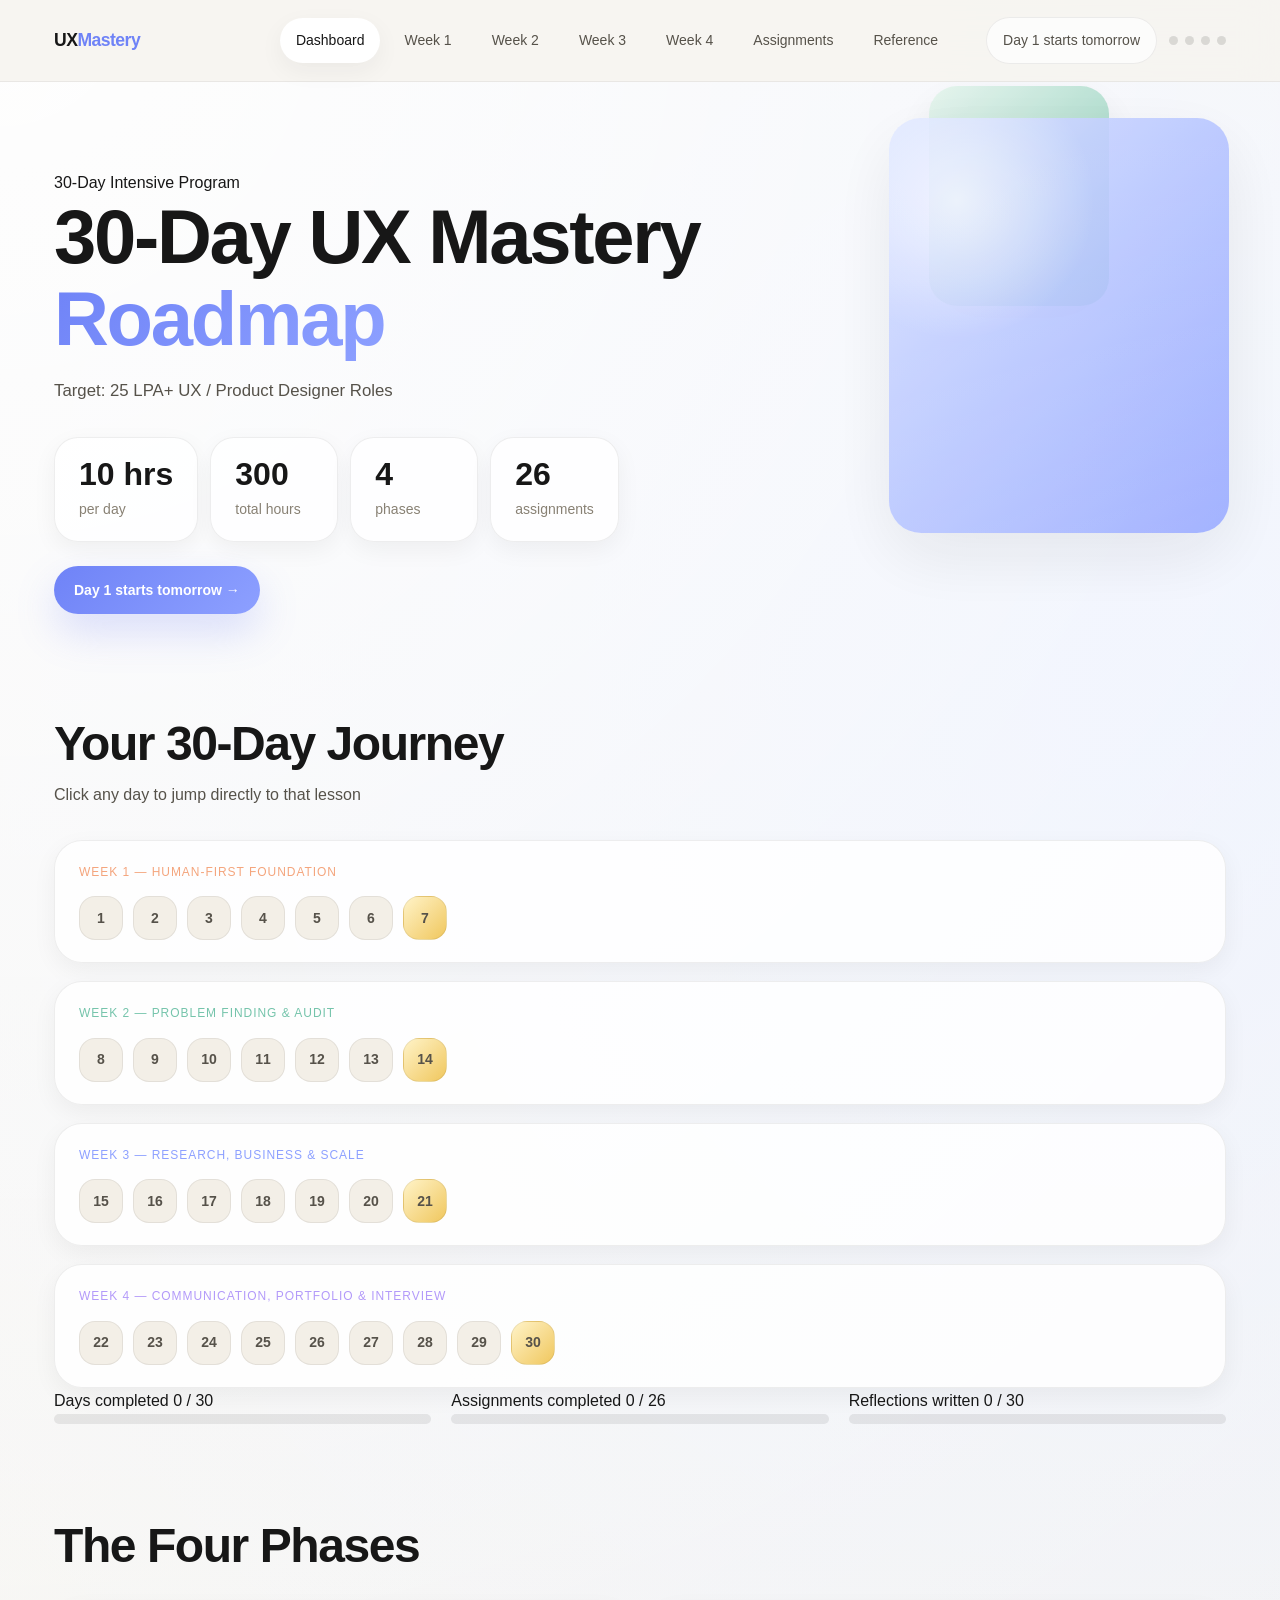
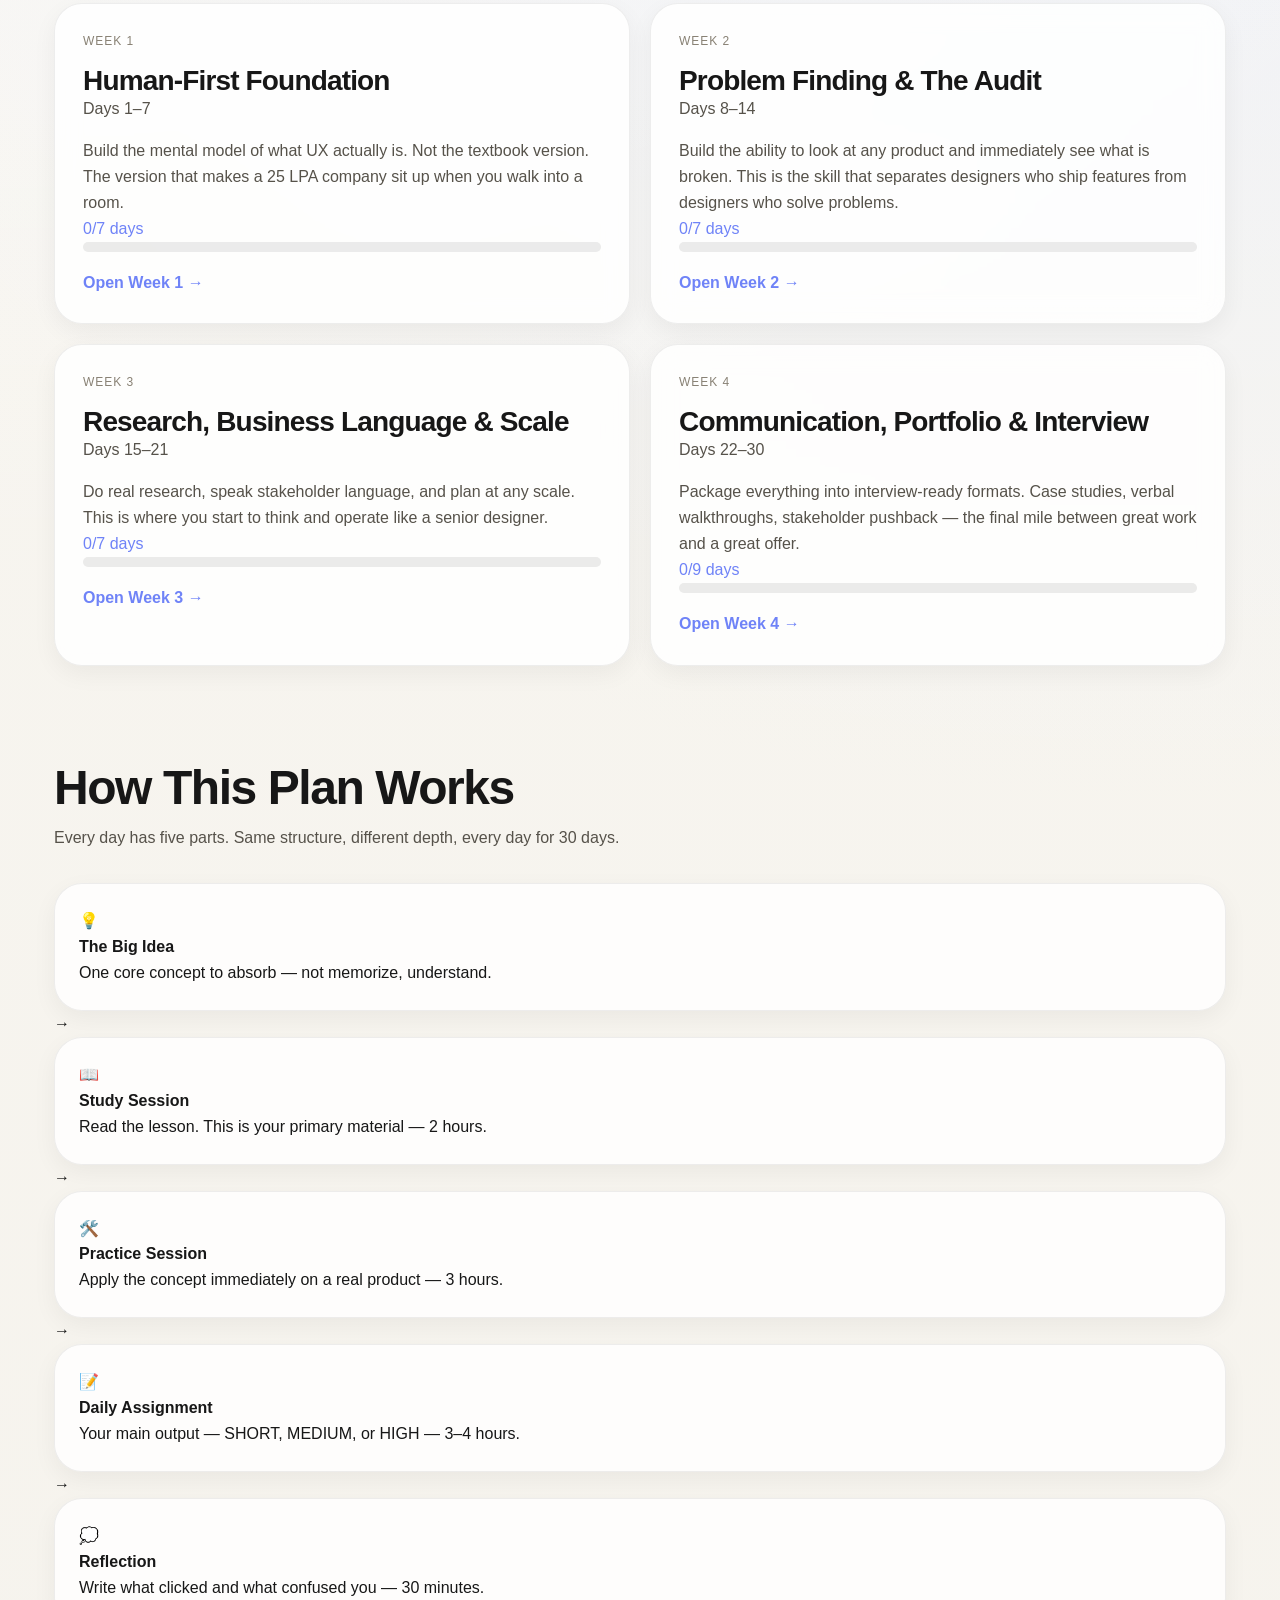
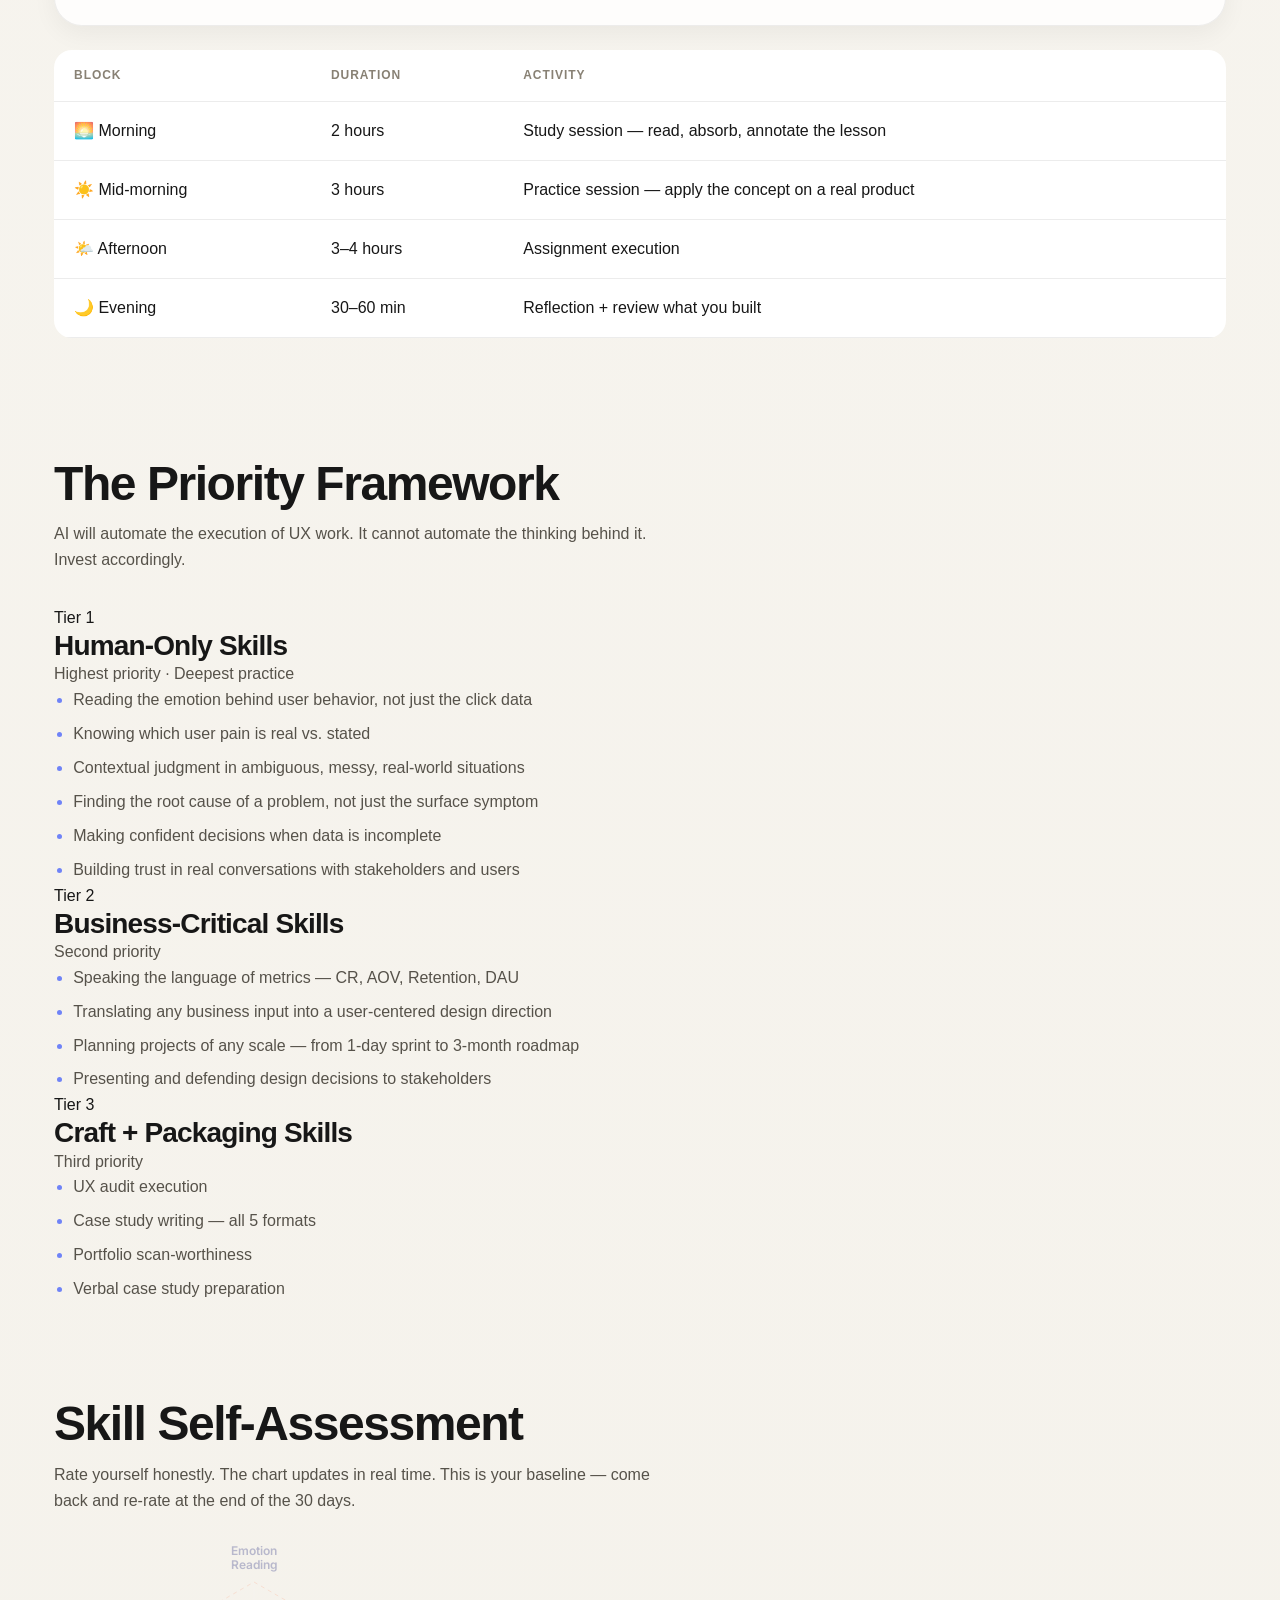
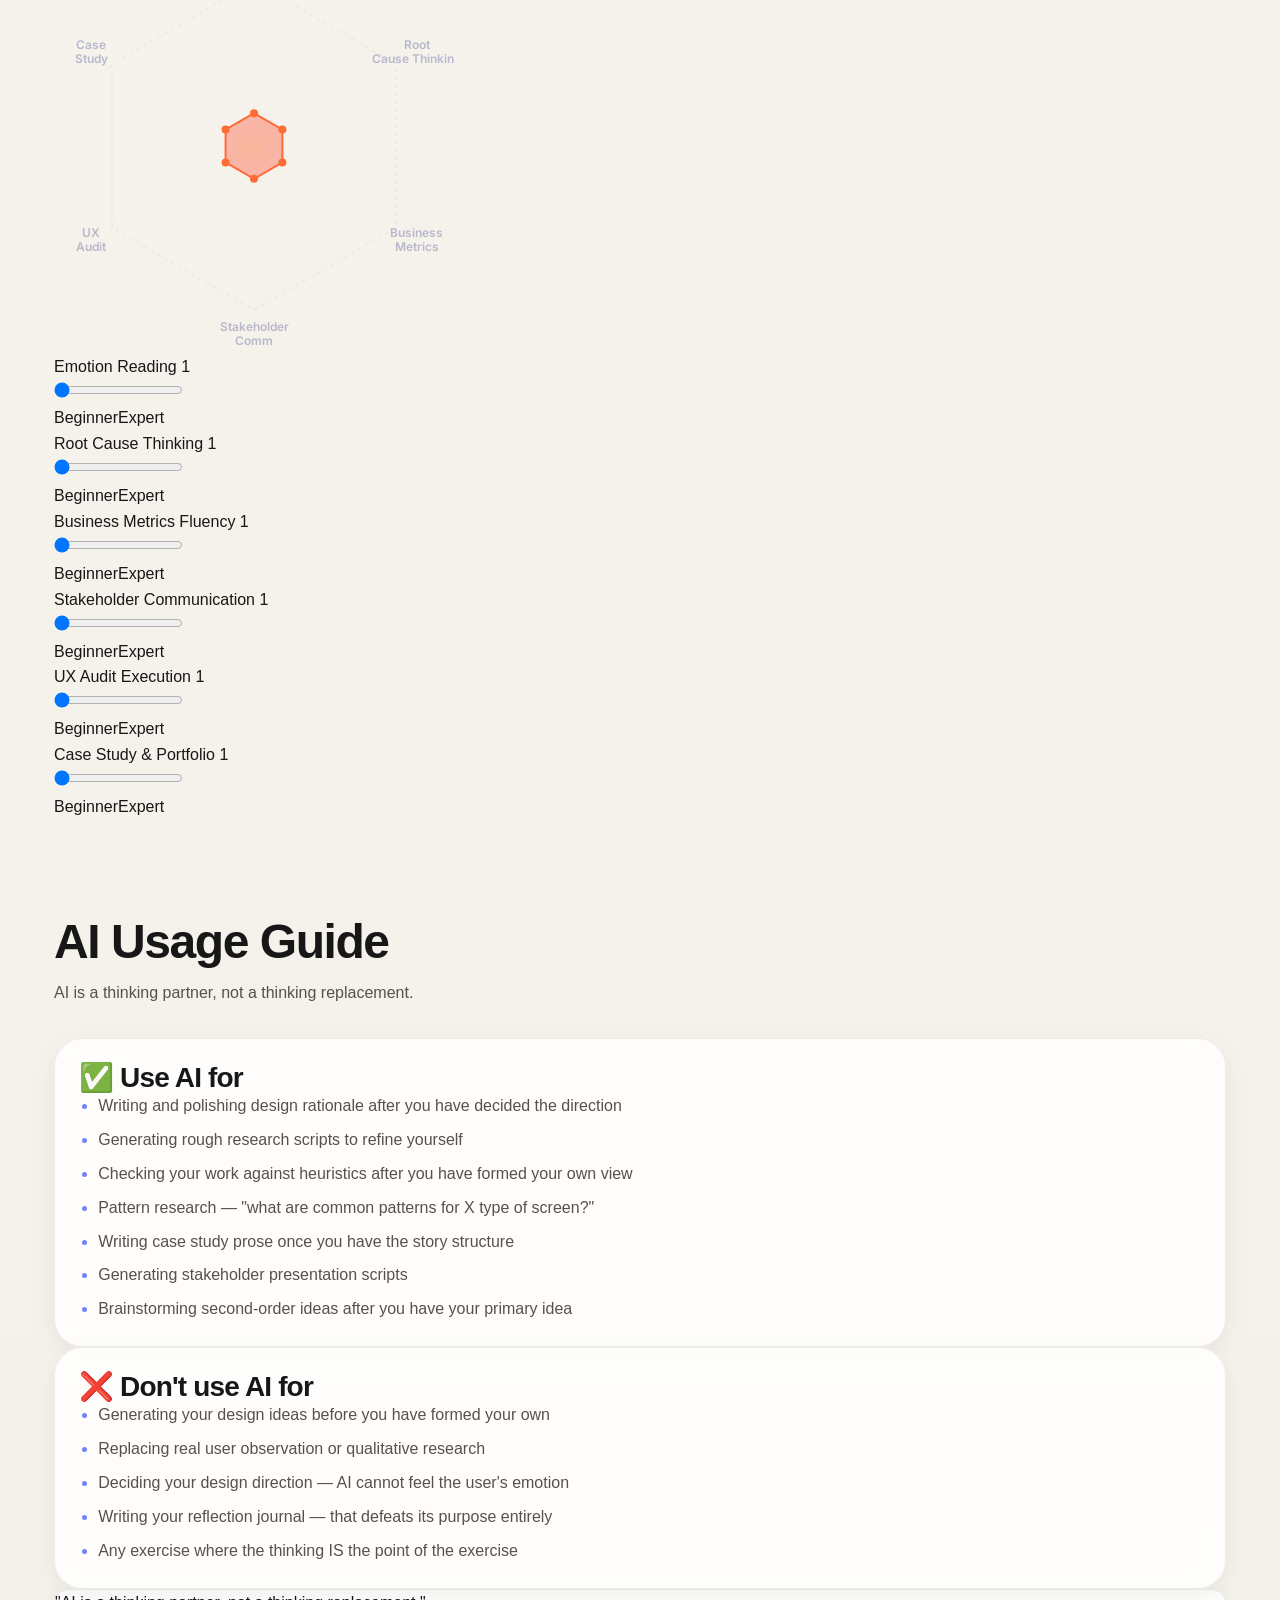
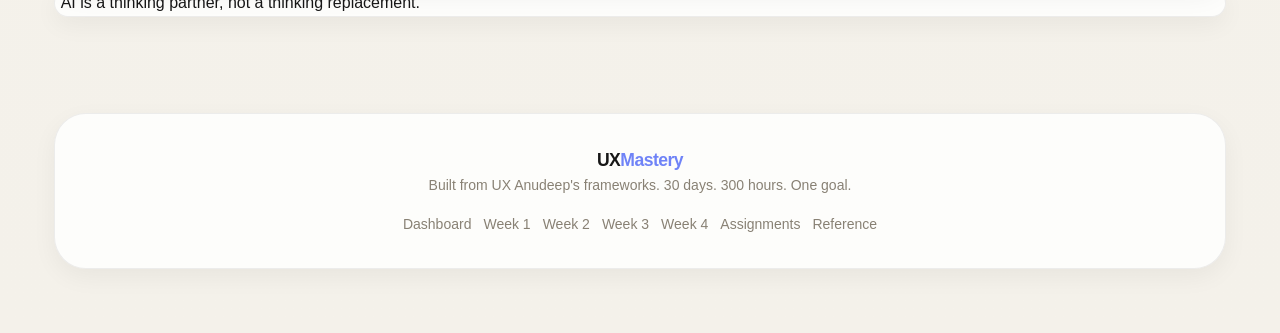
==== index.html @ 73414866 "30 days UX mastery guide" ====
<!DOCTYPE html>
<html lang="en">
<head>
  <meta charset="UTF-8">
  <meta name="viewport" content="width=device-width, initial-scale=1.0">
  <title>UX Mastery — 30-Day Roadmap</title>
  <link rel="preconnect" href="https://fonts.googleapis.com">
  <link rel="preconnect" href="https://fonts.gstatic.com" crossorigin>
  <link href="https://fonts.googleapis.com/css2?family=Playfair+Display:wght@700;800;900&family=Inter:wght@400;500;600;700&family=JetBrains+Mono:wght@400;600&display=swap" rel="stylesheet">
  <link rel="stylesheet" href="css/variables.css">
  <link rel="stylesheet" href="css/base.css">
  <link rel="stylesheet" href="css/components.css">
  <link rel="stylesheet" href="css/layout.css">
  <link rel="stylesheet" href="css/dashboard.css">
</head>
<body>

<!-- ══════════════════════════════════════
     HEADER
══════════════════════════════════════ -->
<header class="site-header" id="site-header">
  <div class="header-inner">
    <a href="index.html" class="site-logo">UX<span>Mastery</span></a>

    <nav class="site-nav" aria-label="Main navigation">
      <a href="index.html"      class="nav-link" aria-label="Dashboard">Dashboard</a>
      <a href="week1.html"      class="nav-link">Week 1</a>
      <a href="week2.html"      class="nav-link">Week 2</a>
      <a href="week3.html"      class="nav-link">Week 3</a>
      <a href="week4.html"      class="nav-link">Week 4</a>
      <a href="assignments.html" class="nav-link">Assignments</a>
      <a href="references.html"  class="nav-link">Reference</a>
    </nav>

    <div class="header-right">
      <span class="progress-pill" id="progress-pill">Day 1 of 30</span>
      <div class="week-dots" aria-hidden="true">
        <span class="week-dot" id="week-dot-1" title="Week 1"></span>
        <span class="week-dot" id="week-dot-2" title="Week 2"></span>
        <span class="week-dot" id="week-dot-3" title="Week 3"></span>
        <span class="week-dot" id="week-dot-4" title="Week 4"></span>
      </div>
      <button class="hamburger" id="hamburger" aria-label="Open menu" aria-expanded="false">
        <span></span><span></span><span></span>
      </button>
    </div>
  </div>
</header>

<!-- Mobile drawer -->
<div class="drawer-overlay" id="drawer-overlay"></div>
<nav class="mobile-drawer" id="mobile-drawer" aria-label="Mobile navigation">
  <a href="index.html"      class="nav-link">Dashboard</a>
  <a href="week1.html"      class="nav-link">Week 1: Human-First Foundation</a>
  <a href="week2.html"      class="nav-link">Week 2: Problem Finding &amp; Audit</a>
  <a href="week3.html"      class="nav-link">Week 3: Research, Business &amp; Scale</a>
  <a href="week4.html"      class="nav-link">Week 4: Communication &amp; Portfolio</a>
  <a href="assignments.html" class="nav-link">Assignment Bank</a>
  <a href="references.html"  class="nav-link">Quick Reference</a>
</nav>

<!-- ══════════════════════════════════════
     HERO
══════════════════════════════════════ -->
<main>
<section class="page-hero">
  <div class="container">
    <div class="hero-eyebrow">30-Day Intensive Program</div>
    <h1 class="page-hero-title">30-Day UX Mastery<br><span class="text-gradient">Roadmap</span></h1>
    <p class="page-hero-subtitle">Target: 25 LPA+ UX / Product Designer Roles</p>
    <div class="hero-stats-row">
      <div class="hero-stat"><span class="hero-stat-val">10 hrs</span><span class="hero-stat-label">per day</span></div>
      <div class="hero-stat-sep"></div>
      <div class="hero-stat"><span class="hero-stat-val">300</span><span class="hero-stat-label">total hours</span></div>
      <div class="hero-stat-sep"></div>
      <div class="hero-stat"><span class="hero-stat-val">4</span><span class="hero-stat-label">phases</span></div>
      <div class="hero-stat-sep"></div>
      <div class="hero-stat"><span class="hero-stat-val">26</span><span class="hero-stat-label">assignments</span></div>
    </div>
    <a href="week1.html#day-1" class="btn btn-primary" id="continue-btn">Begin Day 1 →</a>
  </div>
  <div class="hero-gradient-line"></div>
</section>

<!-- ══════════════════════════════════════
     GLOBAL TIMELINE
══════════════════════════════════════ -->
<section class="section">
  <div class="container">
    <div class="section-header">
      <h2 class="section-title">Your 30-Day Journey</h2>
      <p class="section-subtitle">Click any day to jump directly to that lesson</p>
    </div>

    <div class="global-timeline">

      <!-- Week 1 -->
      <div class="tl-week">
        <div class="tl-week-label" style="color:var(--week1-color)">Week 1 — Human-First Foundation</div>
        <div class="tl-days">
          <div class="tl-day tl-empty" data-timeline-day="1" title="Day 1: What UX Actually Is"><span>1</span></div>
          <div class="tl-day tl-empty" data-timeline-day="2" title="Day 2: Ambiguity to Clarity"><span>2</span></div>
          <div class="tl-day tl-empty" data-timeline-day="3" title="Day 3: Business Metrics"><span>3</span></div>
          <div class="tl-day tl-empty" data-timeline-day="4" title="Day 4: Emotion Mapping"><span>4</span></div>
          <div class="tl-day tl-empty" data-timeline-day="5" title="Day 5: Presenting Decisions"><span>5</span></div>
          <div class="tl-day tl-empty" data-timeline-day="6" title="Day 6: Project Scale Planning"><span>6</span></div>
          <div class="tl-day tl-empty tl-integration" data-timeline-day="7" title="Day 7: Week 1 Integration"><span>7</span></div>
        </div>
      </div>

      <!-- Week 2 -->
      <div class="tl-week">
        <div class="tl-week-label" style="color:var(--week2-color)">Week 2 — Problem Finding &amp; Audit</div>
        <div class="tl-days">
          <div class="tl-day tl-empty" data-timeline-day="8"  title="Day 8: The 3-Layer UX Audit"><span>8</span></div>
          <div class="tl-day tl-empty" data-timeline-day="9"  title="Day 9: Root Cause Thinking"><span>9</span></div>
          <div class="tl-day tl-empty" data-timeline-day="10" title="Day 10: Emotion-First Ideation"><span>10</span></div>
          <div class="tl-day tl-empty" data-timeline-day="11" title="Day 11: Divergent &amp; Convergent"><span>11</span></div>
          <div class="tl-day tl-empty" data-timeline-day="12" title="Day 12: Wireframing as Thinking"><span>12</span></div>
          <div class="tl-day tl-empty" data-timeline-day="13" title="Day 13: Story-First IA"><span>13</span></div>
          <div class="tl-day tl-empty tl-integration" data-timeline-day="14" title="Day 14: Week 2 Integration"><span>14</span></div>
        </div>
      </div>

      <!-- Week 3 -->
      <div class="tl-week">
        <div class="tl-week-label" style="color:var(--week3-color)">Week 3 — Research, Business &amp; Scale</div>
        <div class="tl-days">
          <div class="tl-day tl-empty" data-timeline-day="15" title="Day 15: Lean Research"><span>15</span></div>
          <div class="tl-day tl-empty" data-timeline-day="16" title="Day 16: Research Ethics"><span>16</span></div>
          <div class="tl-day tl-empty" data-timeline-day="17" title="Day 17: Business Language"><span>17</span></div>
          <div class="tl-day tl-empty" data-timeline-day="18" title="Day 18: Design Rationale Deep Dive"><span>18</span></div>
          <div class="tl-day tl-empty" data-timeline-day="19" title="Day 19: Scale Planning Deep Dive"><span>19</span></div>
          <div class="tl-day tl-empty" data-timeline-day="20" title="Day 20: Scale Planning Applied"><span>20</span></div>
          <div class="tl-day tl-empty tl-integration" data-timeline-day="21" title="Day 21: Week 3 Integration"><span>21</span></div>
        </div>
      </div>

      <!-- Week 4 -->
      <div class="tl-week">
        <div class="tl-week-label" style="color:var(--week4-color)">Week 4 — Communication, Portfolio &amp; Interview</div>
        <div class="tl-days">
          <div class="tl-day tl-empty" data-timeline-day="22" title="Day 22: The 5 Case Study Formats"><span>22</span></div>
          <div class="tl-day tl-empty" data-timeline-day="23" title="Day 23: Decision Stories"><span>23</span></div>
          <div class="tl-day tl-empty" data-timeline-day="24" title="Day 24: Scan-Worthy Portfolio"><span>24</span></div>
          <div class="tl-day tl-empty" data-timeline-day="25" title="Day 25: Stakeholder Pushback"><span>25</span></div>
          <div class="tl-day tl-empty" data-timeline-day="26" title="Day 26: Verbal Case Study"><span>26</span></div>
          <div class="tl-day tl-empty" data-timeline-day="27" title="Day 27: Inbound Lead Strategy"><span>27</span></div>
          <div class="tl-day tl-empty" data-timeline-day="28" title="Day 28: Mock Interview — Scan Phase"><span>28</span></div>
          <div class="tl-day tl-empty" data-timeline-day="29" title="Day 29: Mock Interview — Scrutiny Phase"><span>29</span></div>
          <div class="tl-day tl-empty tl-integration" data-timeline-day="30" title="Day 30: Final Integration"><span>30</span></div>
        </div>
      </div>
    </div>

    <!-- Completion stats -->
    <div class="timeline-stats">
      <div class="tl-stat">
        <div class="tl-stat-row">
          <span class="tl-stat-label">Days completed</span>
          <span class="tl-stat-val"><span id="stat-days">0</span> / 30</span>
        </div>
        <div class="progress-bar-track"><div class="progress-bar-fill" id="progress-bar-days" style="width:0%" aria-valuenow="0"></div></div>
      </div>
      <div class="tl-stat">
        <div class="tl-stat-row">
          <span class="tl-stat-label">Assignments completed</span>
          <span class="tl-stat-val"><span id="stat-assignments">0</span> / 26</span>
        </div>
        <div class="progress-bar-track"><div class="progress-bar-fill progress-bar-fill--green" id="progress-bar-assignments" style="width:0%" aria-valuenow="0"></div></div>
      </div>
      <div class="tl-stat">
        <div class="tl-stat-row">
          <span class="tl-stat-label">Reflections written</span>
          <span class="tl-stat-val"><span id="stat-reflections">0</span> / 30</span>
        </div>
        <div class="progress-bar-track"><div class="progress-bar-fill progress-bar-fill--purple" id="progress-bar-reflections" style="width:0%" aria-valuenow="0"></div></div>
      </div>
    </div>
  </div>
</section>

<!-- ══════════════════════════════════════
     WEEK CARDS
══════════════════════════════════════ -->
<section class="section section--alt">
  <div class="container">
    <div class="section-header">
      <h2 class="section-title">The Four Phases</h2>
    </div>
    <div class="week-cards-grid">

      <a href="week1.html" class="week-card" style="--week-color:var(--week1-color)">
        <div class="week-card-num">Week 1</div>
        <h3 class="week-card-title">Human-First Foundation</h3>
        <p class="week-card-days">Days 1–7</p>
        <p class="week-card-desc">Build the mental model of what UX actually is. Not the textbook version. The version that makes a 25 LPA company sit up when you walk into a room.</p>
        <div class="week-card-progress">
          <div class="week-card-progress-row">
            <span><span id="week-count-1">0</span>/7 days</span>
          </div>
          <div class="progress-bar-track"><div class="progress-bar-fill" id="week-progress-1" style="width:0%"></div></div>
        </div>
        <div class="week-card-cta">Open Week 1 →</div>
      </a>

      <a href="week2.html" class="week-card" style="--week-color:var(--week2-color)">
        <div class="week-card-num">Week 2</div>
        <h3 class="week-card-title">Problem Finding &amp; The Audit</h3>
        <p class="week-card-days">Days 8–14</p>
        <p class="week-card-desc">Build the ability to look at any product and immediately see what is broken. This is the skill that separates designers who ship features from designers who solve problems.</p>
        <div class="week-card-progress">
          <div class="week-card-progress-row">
            <span><span id="week-count-2">0</span>/7 days</span>
          </div>
          <div class="progress-bar-track"><div class="progress-bar-fill progress-bar-fill--blue" id="week-progress-2" style="width:0%"></div></div>
        </div>
        <div class="week-card-cta">Open Week 2 →</div>
      </a>

      <a href="week3.html" class="week-card" style="--week-color:var(--week3-color)">
        <div class="week-card-num">Week 3</div>
        <h3 class="week-card-title">Research, Business Language &amp; Scale</h3>
        <p class="week-card-days">Days 15–21</p>
        <p class="week-card-desc">Do real research, speak stakeholder language, and plan at any scale. This is where you start to think and operate like a senior designer.</p>
        <div class="week-card-progress">
          <div class="week-card-progress-row">
            <span><span id="week-count-3">0</span>/7 days</span>
          </div>
          <div class="progress-bar-track"><div class="progress-bar-fill progress-bar-fill--purple" id="week-progress-3" style="width:0%"></div></div>
        </div>
        <div class="week-card-cta">Open Week 3 →</div>
      </a>

      <a href="week4.html" class="week-card" style="--week-color:var(--week4-color)">
        <div class="week-card-num">Week 4</div>
        <h3 class="week-card-title">Communication, Portfolio &amp; Interview</h3>
        <p class="week-card-days">Days 22–30</p>
        <p class="week-card-desc">Package everything into interview-ready formats. Case studies, verbal walkthroughs, stakeholder pushback — the final mile between great work and a great offer.</p>
        <div class="week-card-progress">
          <div class="week-card-progress-row">
            <span><span id="week-count-4">0</span>/9 days</span>
          </div>
          <div class="progress-bar-track"><div class="progress-bar-fill progress-bar-fill--pink" id="week-progress-4" style="width:0%"></div></div>
        </div>
        <div class="week-card-cta">Open Week 4 →</div>
      </a>

    </div>
  </div>
</section>

<!-- ══════════════════════════════════════
     HOW THIS PLAN WORKS
══════════════════════════════════════ -->
<section class="section">
  <div class="container">
    <div class="section-header">
      <h2 class="section-title">How This Plan Works</h2>
      <p class="section-subtitle">Every day has five parts. Same structure, different depth, every day for 30 days.</p>
    </div>

    <div class="how-it-works-grid">
      <div class="how-block">
        <div class="how-block-icon">💡</div>
        <div class="how-block-label">The Big Idea</div>
        <div class="how-block-desc">One core concept to absorb — not memorize, understand.</div>
      </div>
      <div class="how-block-arrow">→</div>
      <div class="how-block">
        <div class="how-block-icon">📖</div>
        <div class="how-block-label">Study Session</div>
        <div class="how-block-desc">Read the lesson. This is your primary material — 2 hours.</div>
      </div>
      <div class="how-block-arrow">→</div>
      <div class="how-block">
        <div class="how-block-icon">🛠️</div>
        <div class="how-block-label">Practice Session</div>
        <div class="how-block-desc">Apply the concept immediately on a real product — 3 hours.</div>
      </div>
      <div class="how-block-arrow">→</div>
      <div class="how-block">
        <div class="how-block-icon">📝</div>
        <div class="how-block-label">Daily Assignment</div>
        <div class="how-block-desc">Your main output — SHORT, MEDIUM, or HIGH — 3–4 hours.</div>
      </div>
      <div class="how-block-arrow">→</div>
      <div class="how-block">
        <div class="how-block-icon">💭</div>
        <div class="how-block-label">Reflection</div>
        <div class="how-block-desc">Write what clicked and what confused you — 30 minutes.</div>
      </div>
    </div>

    <!-- Daily schedule table -->
    <div class="schedule-table-wrap">
      <table class="schedule-table">
        <thead>
          <tr><th>Block</th><th>Duration</th><th>Activity</th></tr>
        </thead>
        <tbody>
          <tr><td>🌅 Morning</td><td>2 hours</td><td>Study session — read, absorb, annotate the lesson</td></tr>
          <tr><td>☀️ Mid-morning</td><td>3 hours</td><td>Practice session — apply the concept on a real product</td></tr>
          <tr><td>🌤️ Afternoon</td><td>3–4 hours</td><td>Assignment execution</td></tr>
          <tr><td>🌙 Evening</td><td>30–60 min</td><td>Reflection + review what you built</td></tr>
        </tbody>
      </table>
    </div>
  </div>
</section>

<!-- ══════════════════════════════════════
     PRIORITY FRAMEWORK
══════════════════════════════════════ -->
<section class="section section--alt">
  <div class="container">
    <div class="section-header">
      <h2 class="section-title">The Priority Framework</h2>
      <p class="section-subtitle">AI will automate the execution of UX work. It cannot automate the thinking behind it. Invest accordingly.</p>
    </div>

    <div class="priority-grid">
      <!-- Tier 1 -->
      <div class="priority-tier tier-1">
        <div class="tier-badge">Tier 1</div>
        <h3 class="tier-title">Human-Only Skills</h3>
        <p class="tier-sub">Highest priority · Deepest practice</p>
        <ul class="tier-list">
          <li>Reading the emotion behind user behavior, not just the click data</li>
          <li>Knowing which user pain is real vs. stated</li>
          <li>Contextual judgment in ambiguous, messy, real-world situations</li>
          <li>Finding the root cause of a problem, not just the surface symptom</li>
          <li>Making confident decisions when data is incomplete</li>
          <li>Building trust in real conversations with stakeholders and users</li>
        </ul>
      </div>

      <!-- Tier 2 -->
      <div class="priority-tier tier-2">
        <div class="tier-badge">Tier 2</div>
        <h3 class="tier-title">Business-Critical Skills</h3>
        <p class="tier-sub">Second priority</p>
        <ul class="tier-list">
          <li>Speaking the language of metrics — CR, AOV, Retention, DAU</li>
          <li>Translating any business input into a user-centered design direction</li>
          <li>Planning projects of any scale — from 1-day sprint to 3-month roadmap</li>
          <li>Presenting and defending design decisions to stakeholders</li>
        </ul>
      </div>

      <!-- Tier 3 -->
      <div class="priority-tier tier-3">
        <div class="tier-badge">Tier 3</div>
        <h3 class="tier-title">Craft + Packaging Skills</h3>
        <p class="tier-sub">Third priority</p>
        <ul class="tier-list">
          <li>UX audit execution</li>
          <li>Case study writing — all 5 formats</li>
          <li>Portfolio scan-worthiness</li>
          <li>Verbal case study preparation</li>
        </ul>
      </div>
    </div>
  </div>
</section>

<!-- ══════════════════════════════════════
     SKILL RADAR CHART
══════════════════════════════════════ -->
<section class="section">
  <div class="container">
    <div class="section-header">
      <h2 class="section-title">Skill Self-Assessment</h2>
      <p class="section-subtitle">Rate yourself honestly. The chart updates in real time. This is your baseline — come back and re-rate at the end of the 30 days.</p>
    </div>

    <div class="radar-layout">
      <div class="radar-chart-wrap">
        <canvas id="radar-canvas" width="400" height="400" aria-label="Skill radar chart"></canvas>
      </div>

      <div class="radar-sliders">
        <div class="skill-slider-row">
          <div class="skill-slider-header">
            <label for="skill-emotionReading" class="skill-label">Emotion Reading</label>
            <span class="skill-val" id="skill-val-emotionReading">1</span>
          </div>
          <input type="range" id="skill-emotionReading" min="1" max="5" step="1" value="1" class="skill-range">
          <div class="skill-range-labels"><span>Beginner</span><span>Expert</span></div>
        </div>

        <div class="skill-slider-row">
          <div class="skill-slider-header">
            <label for="skill-rootCauseThinking" class="skill-label">Root Cause Thinking</label>
            <span class="skill-val" id="skill-val-rootCauseThinking">1</span>
          </div>
          <input type="range" id="skill-rootCauseThinking" min="1" max="5" step="1" value="1" class="skill-range">
          <div class="skill-range-labels"><span>Beginner</span><span>Expert</span></div>
        </div>

        <div class="skill-slider-row">
          <div class="skill-slider-header">
            <label for="skill-businessMetrics" class="skill-label">Business Metrics Fluency</label>
            <span class="skill-val" id="skill-val-businessMetrics">1</span>
          </div>
          <input type="range" id="skill-businessMetrics" min="1" max="5" step="1" value="1" class="skill-range">
          <div class="skill-range-labels"><span>Beginner</span><span>Expert</span></div>
        </div>

        <div class="skill-slider-row">
          <div class="skill-slider-header">
            <label for="skill-stakeholderComm" class="skill-label">Stakeholder Communication</label>
            <span class="skill-val" id="skill-val-stakeholderComm">1</span>
          </div>
          <input type="range" id="skill-stakeholderComm" min="1" max="5" step="1" value="1" class="skill-range">
          <div class="skill-range-labels"><span>Beginner</span><span>Expert</span></div>
        </div>

        <div class="skill-slider-row">
          <div class="skill-slider-header">
            <label for="skill-uxAudit" class="skill-label">UX Audit Execution</label>
            <span class="skill-val" id="skill-val-uxAudit">1</span>
          </div>
          <input type="range" id="skill-uxAudit" min="1" max="5" step="1" value="1" class="skill-range">
          <div class="skill-range-labels"><span>Beginner</span><span>Expert</span></div>
        </div>

        <div class="skill-slider-row">
          <div class="skill-slider-header">
            <label for="skill-caseStudy" class="skill-label">Case Study &amp; Portfolio</label>
            <span class="skill-val" id="skill-val-caseStudy">1</span>
          </div>
          <input type="range" id="skill-caseStudy" min="1" max="5" step="1" value="1" class="skill-range">
          <div class="skill-range-labels"><span>Beginner</span><span>Expert</span></div>
        </div>
      </div>
    </div>
  </div>
</section>

<!-- ══════════════════════════════════════
     AI USAGE GUIDE
══════════════════════════════════════ -->
<section class="section section--alt">
  <div class="container">
    <div class="section-header">
      <h2 class="section-title">AI Usage Guide</h2>
      <p class="section-subtitle">AI is a thinking partner, not a thinking replacement.</p>
    </div>

    <div class="ai-grid">
      <div class="ai-panel ai-panel--do">
        <h3 class="ai-panel-title">✅ Use AI for</h3>
        <ul class="ai-list">
          <li>Writing and polishing design rationale after you have decided the direction</li>
          <li>Generating rough research scripts to refine yourself</li>
          <li>Checking your work against heuristics after you have formed your own view</li>
          <li>Pattern research — "what are common patterns for X type of screen?"</li>
          <li>Writing case study prose once you have the story structure</li>
          <li>Generating stakeholder presentation scripts</li>
          <li>Brainstorming second-order ideas after you have your primary idea</li>
        </ul>
      </div>

      <div class="ai-panel ai-panel--dont">
        <h3 class="ai-panel-title">❌ Don't use AI for</h3>
        <ul class="ai-list">
          <li>Generating your design ideas before you have formed your own</li>
          <li>Replacing real user observation or qualitative research</li>
          <li>Deciding your design direction — AI cannot feel the user's emotion</li>
          <li>Writing your reflection journal — that defeats its purpose entirely</li>
          <li>Any exercise where the thinking IS the point of the exercise</li>
        </ul>
      </div>
    </div>

    <div class="ai-rule">
      "AI is a thinking partner, not a thinking replacement."
    </div>
  </div>
</section>

</main>

<!-- ══════════════════════════════════════
     FOOTER
══════════════════════════════════════ -->
<footer class="site-footer">
  <div class="footer-rainbow"></div>
  <div class="container">
    <div class="footer-inner">
      <div class="footer-brand">
        <span class="site-logo">UX<span>Mastery</span></span>
        <p class="footer-tagline">Built from UX Anudeep's frameworks. 30 days. 300 hours. One goal.</p>
      </div>
      <nav class="footer-nav" aria-label="Footer navigation">
        <a href="index.html">Dashboard</a>
        <a href="week1.html">Week 1</a>
        <a href="week2.html">Week 2</a>
        <a href="week3.html">Week 3</a>
        <a href="week4.html">Week 4</a>
        <a href="assignments.html">Assignments</a>
        <a href="references.html">Reference</a>
      </nav>
    </div>
  </div>
</footer>

<script type="module" src="js/main.js"></script>
</body>
</html>
---- css/variables.css ----
:root {
  --bg-primary: #f6f4ef;
  --bg-secondary: #efebe2;
  --bg-card: #ffffff;
  --bg-card-hover: #fcfbf8;
  --bg-elevated: #ffffff;
  --bg-input: #f8f6f1;
  --bg-surface: #ffffff;
  --bg-surface-muted: #fbfaf7;
  --bg-surface-soft: #f3efe7;
  --surface-blue: #eaf0ff;
  --surface-mint: #e8f4ee;
  --surface-peach: #fff1e8;
  --surface-lilac: #efe9ff;
  --surface-yellow: #fff8dc;

  --retro-orange: #f4a57d;
  --retro-pink: #d78ad8;
  --retro-yellow: #f0c75e;
  --retro-green: #75c4ab;
  --retro-teal: #9ad7c1;
  --retro-blue: #6f83f7;
  --retro-purple: #b39af9;
  --retro-red: #d96b6b;
  --retro-coral: #f2a57e;
  --retro-lime: #b6cf68;

  --week1-color: #f4a57d;
  --week2-color: #75c4ab;
  --week3-color: #8da0ff;
  --week4-color: #b39af9;

  --color-success: #75c4ab;
  --color-warning: #f0c75e;
  --color-error: #d96b6b;
  --color-right: #75c4ab;
  --color-wrong: #d96b6b;

  --gradient-rainbow: linear-gradient(90deg, #f4a57d, #f0c75e, #75c4ab, #8da0ff, #b39af9);
  --gradient-warm: linear-gradient(135deg, #f4a57d, #f0c75e);
  --gradient-button: linear-gradient(135deg, #6f83f7, #8da0ff);
  --gradient-blue: linear-gradient(135deg, #dbe4ff, #8da0ff);
  --gradient-purple: linear-gradient(135deg, #efe9ff, #b39af9);
  --gradient-pink: linear-gradient(135deg, #f7deef, #d78ad8);
  --gradient-green: linear-gradient(135deg, #e3f4eb, #75c4ab);
  --gradient-gold: linear-gradient(135deg, #fff3c8, #f0c75e);
  --gradient-dark: linear-gradient(180deg, #ffffff, #f6f4ef);
  --gradient-card: linear-gradient(180deg, rgba(255,255,255,0.96), rgba(255,255,255,0.84));

  --text-primary: #171717;
  --text-secondary: #56524a;
  --text-muted: #888174;
  --text-accent: #6f83f7;
  --text-inverse: #ffffff;

  --font-display: "Product Sans", "Google Sans", Aptos, "Segoe UI", sans-serif;
  --font-body: "Product Sans", "Google Sans", Aptos, "Segoe UI", sans-serif;
  --font-mono: "JetBrains Mono", "SFMono-Regular", Consolas, monospace;

  --text-xs: 0.75rem;
  --text-sm: 0.875rem;
  --text-base: 1rem;
  --text-lg: 1.125rem;
  --text-xl: 1.3125rem;
  --text-2xl: 1.75rem;
  --text-3xl: 2.25rem;
  --text-4xl: 3rem;
  --text-5xl: 3.875rem;
  --text-6xl: 4.75rem;

  --font-normal: 400;
  --font-medium: 500;
  --font-semibold: 600;
  --font-bold: 700;
  --font-extrabold: 800;

  --leading-tight: 1.08;
  --leading-snug: 1.2;
  --leading-normal: 1.45;
  --leading-relaxed: 1.62;
  --leading-loose: 1.78;

  --space-1: 4px;
  --space-2: 8px;
  --space-3: 12px;
  --space-4: 16px;
  --space-5: 20px;
  --space-6: 24px;
  --space-8: 32px;
  --space-10: 40px;
  --space-12: 48px;
  --space-16: 64px;
  --space-20: 80px;
  --space-24: 96px;
  --space-32: 128px;

  --radius-xs: 8px;
  --radius-sm: 12px;
  --radius-md: 18px;
  --radius-lg: 24px;
  --radius-xl: 32px;
  --radius-2xl: 40px;
  --radius-pill: 999px;

  --border-subtle: 1px solid rgba(23, 23, 23, 0.08);
  --border-card: 1px solid rgba(23, 23, 23, 0.07);
  --border-accent: 1px solid rgba(111, 131, 247, 0.26);
  --border-focus: 2px solid rgba(111, 131, 247, 0.65);

  --shadow-sm: 0 8px 24px rgba(26, 24, 20, 0.05);
  --shadow-md: 0 18px 48px rgba(26, 24, 20, 0.08);
  --shadow-card: 0 24px 70px rgba(26, 24, 20, 0.08);
  --shadow-lg: 0 36px 90px rgba(26, 24, 20, 0.12);
  --shadow-glow-orange: 0 18px 40px rgba(244, 165, 125, 0.24);
  --shadow-glow-blue: 0 18px 40px rgba(111, 131, 247, 0.24);
  --shadow-glow-pink: 0 18px 40px rgba(179, 154, 249, 0.24);

  --transition-fast: 160ms ease;
  --transition-base: 260ms ease;
  --transition-slow: 420ms ease;
  --transition-spring: 320ms cubic-bezier(0.22, 1, 0.36, 1);

  --z-base: 0;
  --z-raised: 10;
  --z-dropdown: 100;
  --z-sticky: 200;
  --z-overlay: 300;
  --z-modal: 400;
  --z-toast: 500;

  --container-max: 1220px;
  --content-max: 760px;
  --sidebar-width: 300px;
  --header-height: 82px;
  --timer-size: 296px;
}
---- css/base.css ----
@font-face {
  font-family: "Product Sans";
  src: local("Product Sans"), local("Google Sans"), local("Google Sans Text");
  font-display: swap;
}

*, *::before, *::after {
  box-sizing: border-box;
  margin: 0;
  padding: 0;
}

html {
  font-size: 16px;
  scroll-behavior: smooth;
  -webkit-text-size-adjust: 100%;
}

body {
  font-family: var(--font-body);
  font-size: var(--text-base);
  line-height: var(--leading-relaxed);
  color: var(--text-primary);
  background:
    radial-gradient(circle at top left, rgba(255,255,255,0.9), transparent 32%),
    radial-gradient(circle at 90% 10%, rgba(234, 240, 255, 0.9), transparent 28%),
    linear-gradient(180deg, #f8f6f1 0%, #f4f1ea 100%);
  min-height: 100vh;
  overflow-x: hidden;
  -webkit-font-smoothing: antialiased;
  -moz-osx-font-smoothing: grayscale;
}

body::before {
  content: "";
  position: fixed;
  inset: 0;
  pointer-events: none;
  background-image:
    linear-gradient(rgba(255,255,255,0.18) 1px, transparent 1px),
    linear-gradient(90deg, rgba(255,255,255,0.18) 1px, transparent 1px);
  background-size: 56px 56px;
  opacity: 0.3;
  z-index: -1;
}

h1, h2, h3, h4, h5, h6 {
  font-family: var(--font-display);
  font-weight: var(--font-bold);
  color: var(--text-primary);
  line-height: var(--leading-tight);
  letter-spacing: -0.03em;
}

h1 { font-size: clamp(3rem, 6vw, var(--text-6xl)); }
h2 { font-size: clamp(2.1rem, 4vw, var(--text-4xl)); }
h3 { font-size: clamp(1.5rem, 2.4vw, var(--text-2xl)); }
h4 { font-size: var(--text-lg); }
h5 { font-size: var(--text-base); }
h6 { font-size: var(--text-sm); }

p {
  color: var(--text-secondary);
}

p + p {
  margin-top: var(--space-4);
}

strong, b {
  color: var(--text-primary);
  font-weight: var(--font-semibold);
}

em, i {
  color: var(--text-primary);
}

a {
  color: var(--brand-blue, var(--retro-blue));
  text-decoration: none;
  transition: color var(--transition-fast), opacity var(--transition-fast);
}

a:hover {
  color: var(--brand-blue-deep, var(--retro-blue));
}

ul, ol {
  padding-left: 1.2rem;
  color: var(--text-secondary);
}

li + li {
  margin-top: var(--space-2);
}

ul li::marker,
ol li::marker {
  color: var(--retro-blue);
}

hr {
  border: 0;
  height: 1px;
  background: linear-gradient(90deg, transparent, rgba(23, 23, 23, 0.12), transparent);
  margin: var(--space-8) 0;
}

code {
  font-family: var(--font-mono);
  font-size: 0.9em;
  padding: 2px 8px;
  border-radius: var(--radius-pill);
  background: var(--bg-surface-soft);
  color: var(--text-primary);
}

pre {
  font-family: var(--font-mono);
  font-size: var(--text-sm);
  line-height: var(--leading-relaxed);
  background: #fff;
  border: var(--border-card);
  border-radius: var(--radius-md);
  padding: var(--space-5);
  overflow: auto;
  box-shadow: var(--shadow-sm);
}

blockquote {
  margin: var(--space-6) 0;
  padding: var(--space-5) var(--space-6);
  border-radius: var(--radius-md);
  background: var(--surface-blue);
  color: var(--text-primary);
  border: 1px solid rgba(111, 131, 247, 0.14);
}

::selection {
  background: rgba(111, 131, 247, 0.18);
  color: var(--text-primary);
}

:focus-visible {
  outline: var(--border-focus);
  outline-offset: 3px;
  border-radius: var(--radius-xs);
}

table {
  width: 100%;
  border-collapse: collapse;
  margin: var(--space-6) 0;
  background: var(--bg-surface);
  border-radius: var(--radius-md);
  overflow: hidden;
}

th, td {
  text-align: left;
  padding: var(--space-4) var(--space-5);
  border-bottom: var(--border-subtle);
}

th {
  font-size: var(--text-xs);
  text-transform: uppercase;
  letter-spacing: 0.08em;
  color: var(--text-muted);
}

img {
  max-width: 100%;
  height: auto;
  display: block;
}

.visually-hidden {
  position: absolute;
  width: 1px;
  height: 1px;
  padding: 0;
  margin: -1px;
  overflow: hidden;
  clip: rect(0, 0, 0, 0);
  white-space: nowrap;
  border: 0;
}

.container {
  width: 100%;
  max-width: var(--container-max);
  margin: 0 auto;
  padding: 0 var(--space-6);
}

.text-gradient,
.text-gradient-rainbow,
.text-gradient-w1 {
  background: var(--gradient-button);
  -webkit-background-clip: text;
  -webkit-text-fill-color: transparent;
  background-clip: text;
}

.study-content,
.study-content-wrapper {
  max-width: var(--content-max);
}

.study-content h3,
.study-content-wrapper h3 {
  margin: var(--space-8) 0 var(--space-3);
  font-size: clamp(1.45rem, 2vw, 1.9rem);
}

.study-content h4,
.study-content-wrapper h4 {
  margin: var(--space-5) 0 var(--space-2);
  font-size: var(--text-sm);
  text-transform: uppercase;
  letter-spacing: 0.08em;
  color: var(--text-muted);
}

.study-content p,
.study-content-wrapper p,
.practice-content p,
.assignment-content p {
  font-size: 1rem;
  line-height: 1.8;
}

.study-content ul,
.study-content ol,
.study-content-wrapper ul,
.study-content-wrapper ol,
.practice-content ul,
.practice-content ol,
.assignment-content ul,
.assignment-content ol {
  margin: var(--space-4) 0;
}

@keyframes fadeUp {
  from { opacity: 0; transform: translateY(18px); }
  to { opacity: 1; transform: translateY(0); }
}

@keyframes fadeIn {
  from { opacity: 0; }
  to { opacity: 1; }
}

@keyframes pulse-glow {
  0%, 100% { box-shadow: 0 0 0 0 rgba(111, 131, 247, 0); }
  50% { box-shadow: 0 0 0 8px rgba(111, 131, 247, 0.14); }
}

.animate-fade-up {
  animation: fadeUp 0.4s ease both;
}

.animate-fade-in {
  animation: fadeIn 0.3s ease both;
}

@media (max-width: 768px) {
  .container {
    padding: 0 var(--space-4);
  }

  h1 {
    font-size: clamp(2.25rem, 12vw, 3.6rem);
  }
}
---- css/components.css ----
.btn,
.btn-primary,
.btn-secondary,
.btn-ghost {
  display: inline-flex;
  align-items: center;
  justify-content: center;
  gap: var(--space-2);
  min-height: 48px;
  padding: 0 20px;
  border-radius: 999px;
  border: 0;
  cursor: pointer;
  font-family: var(--font-body);
  font-size: var(--text-sm);
  font-weight: var(--font-semibold);
  transition: transform var(--transition-fast), box-shadow var(--transition-fast), background var(--transition-fast), color var(--transition-fast);
}

.btn-primary {
  background: var(--gradient-button);
  color: var(--text-inverse);
  box-shadow: var(--shadow-glow-blue);
}

.btn-primary:hover {
  transform: translateY(-1px);
}

.btn-secondary {
  background: rgba(255,255,255,0.82);
  color: var(--text-primary);
  border: var(--border-card);
}

.btn-ghost {
  background: transparent;
  color: var(--text-secondary);
}

.badge {
  display: inline-flex;
  align-items: center;
  gap: 6px;
  padding: 7px 12px;
  border-radius: 999px;
  font-size: 11px;
  font-weight: var(--font-semibold);
  letter-spacing: 0.06em;
  text-transform: uppercase;
}

.badge-short { background: var(--surface-mint, #e8f4ee); color: #447866; }
.badge-medium { background: var(--surface-yellow, #fff8dc); color: #8e6d12; }
.badge-high { background: var(--surface-peach, #fff1e8); color: #a85d36; }
.badge-week { background: #f2efe8; color: var(--text-secondary); }
.badge-duration { background: var(--surface-blue, #eaf0ff); color: #4d61d6; }
.badge-completed { background: var(--surface-mint, #e8f4ee); color: #447866; }

.card,
.week-card,
.assignment-card,
.principle-card,
.ref-formula-card,
.timeline-stat-card,
.tier-card,
.ai-panel,
.formula-card {
  background: rgba(255,255,255,0.84);
  border: var(--border-card);
  box-shadow: var(--shadow-sm);
  backdrop-filter: blur(12px);
}

.week-card,
.assignment-card,
.principle-card,
.ref-formula-card,
.formula-card,
.tier-card,
.ai-panel {
  border-radius: 28px;
}

.checkbox-wrapper,
.assignment-check-label,
.block-check-label,
.day-check-label {
  display: inline-flex;
  align-items: center;
  cursor: pointer;
  position: relative;
}

.checkbox-wrapper input,
.assignment-check-label input,
.block-check-label input,
.day-check-label input {
  position: absolute;
  opacity: 0;
  pointer-events: none;
}

.checkbox-custom,
.assignment-check-box,
.block-check-box,
.day-check-box {
  width: 22px;
  height: 22px;
  border-radius: 8px;
  border: 1px solid rgba(23,23,23,0.14);
  background: #fff;
  box-shadow: inset 0 1px 0 rgba(255,255,255,0.8);
  display: inline-flex;
  align-items: center;
  justify-content: center;
  position: relative;
}

.checkbox-custom::after,
.assignment-check-box::after,
.block-check-box::after,
.day-check-box::after {
  content: "";
  width: 6px;
  height: 10px;
  border-right: 2px solid transparent;
  border-bottom: 2px solid transparent;
  transform: rotate(45deg) translate(-1px, -1px);
}

.checkbox-wrapper.checked .checkbox-custom,
.assignment-check-label.checked .assignment-check-box,
.block-check-label.checked .block-check-box,
.day-check-label.checked .day-check-box {
  background: var(--retro-blue);
  border-color: var(--retro-blue);
}

.checkbox-wrapper.checked .checkbox-custom::after,
.assignment-check-label.checked .assignment-check-box::after,
.block-check-label.checked .block-check-box::after,
.day-check-label.checked .day-check-box::after {
  border-right-color: #fff;
  border-bottom-color: #fff;
}

.accordion,
.week-layout,
.week-main {
  display: flex;
  flex-direction: column;
  gap: var(--space-4);
}

.accordion-item {
  background: rgba(255,255,255,0.84);
  border: var(--border-card);
  border-radius: 34px;
  box-shadow: var(--shadow-sm);
  overflow: hidden;
}

.accordion-item.open {
  box-shadow: var(--shadow-md);
}

.accordion-header {
  display: flex;
  align-items: center;
  gap: var(--space-4);
  padding: 26px 28px;
  cursor: pointer;
}

.accordion-header-left,
.accordion-header-text,
.accordion-title-group {
  display: flex;
  min-width: 0;
}

.accordion-header-left,
.accordion-header-text {
  flex: 1;
  align-items: center;
  gap: var(--space-4);
}

.accordion-title-group,
.accordion-header-text {
  flex-direction: column;
  align-items: flex-start;
  gap: 4px;
}

.accordion-day-num,
.day-number {
  font-size: 11px;
  font-weight: var(--font-semibold);
  letter-spacing: 0.08em;
  text-transform: uppercase;
  color: var(--text-muted);
}

.accordion-title,
.day-title {
  font-size: clamp(1.25rem, 2vw, 1.7rem);
  color: var(--text-primary);
}

.accordion-header-right,
.accordion-header-meta {
  display: flex;
  align-items: center;
  gap: var(--space-3);
  margin-left: auto;
}

.accordion-icon,
.accordion-expand-icon {
  width: 38px;
  height: 38px;
  border-radius: 14px;
  background: #fff;
  border: var(--border-card);
  display: inline-flex;
  align-items: center;
  justify-content: center;
  color: var(--text-muted);
  transition: transform var(--transition-base);
}

.accordion-item.open .accordion-icon,
.accordion-item.open .accordion-expand-icon {
  transform: rotate(180deg);
}

.accordion-body {
  max-height: 0;
  overflow: hidden;
  transition: max-height 0.45s cubic-bezier(0.22, 1, 0.36, 1);
}

.accordion-item.open .accordion-body {
  max-height: 100000px;
}

.accordion-body > *,
.accordion-body-inner {
  margin: 0 28px 20px;
}

.accordion-body > *:last-child,
.accordion-body-inner > *:last-child {
  margin-bottom: 28px;
}

.block-big-idea,
.block-study,
.block-practice,
.block-assignment,
.block-reflection,
.content-block,
.big-idea-block,
.study-block,
.practice-block,
.assignment-block,
.reflection-block {
  background: var(--bg-surface);
  border: var(--border-card);
  border-radius: 28px;
  overflow: hidden;
}

.block-header {
  display: flex;
  align-items: center;
  gap: var(--space-3);
  padding: 18px 22px;
  border-bottom: 1px solid rgba(23,23,23,0.06);
  background: var(--bg-surface-muted);
}

.block-label {
  font-size: 12px;
  letter-spacing: 0.08em;
  text-transform: uppercase;
  font-weight: var(--font-semibold);
  color: var(--text-muted);
}

.block-icon {
  width: 36px;
  height: 36px;
  border-radius: 14px;
  display: inline-flex;
  align-items: center;
  justify-content: center;
  background: #fff;
  border: var(--border-card);
  box-shadow: var(--shadow-sm);
}

.block-content,
.practice-content,
.assignment-content,
.study-content-wrapper,
.study-content,
.reflection-textarea-wrapper {
  padding: 22px 22px 24px;
}

.block-big-idea > p,
.block-study > .study-content-wrapper,
.block-practice > .practice-content,
.block-assignment > .assignment-content {
  padding: 22px 22px 24px;
}

.block-big-idea .block-header,
.big-idea-block .block-header { background: var(--surface-yellow, #fff8dc); }
.block-study .block-header,
.study-block .block-header { background: var(--surface-blue, #eaf0ff); }
.block-practice .block-header,
.practice-block .block-header { background: var(--surface-mint, #e8f4ee); }
.block-assignment .block-header,
.assignment-block .block-header { background: var(--surface-peach, #fff1e8); }
.block-reflection .block-header,
.reflection-block .block-header { background: var(--surface-lilac, #efe9ff); }

.start-timer-btn,
.timer-start-btn {
  display: inline-flex;
  align-items: center;
  justify-content: center;
  min-height: 42px;
  padding: 0 16px;
  margin: 0 22px 22px;
  border-radius: 999px;
  border: var(--border-card);
  background: #fff;
  color: var(--text-primary);
  font-size: var(--text-sm);
  font-weight: var(--font-medium);
  cursor: pointer;
}

.reflection-prompt {
  margin: 22px 22px 14px;
  padding: 18px 20px;
  border-radius: 22px;
  background: var(--surface-lilac, #efe9ff);
  color: var(--text-secondary);
}

.reflection-textarea {
  width: calc(100% - 44px);
  min-height: 180px;
  margin: 0 22px;
  padding: 18px 20px;
  border-radius: 22px;
  border: var(--border-card);
  background: var(--bg-input);
  font: inherit;
  resize: vertical;
  color: var(--text-primary);
}

.reflection-saved,
.autosave-indicator {
  margin: 10px 22px 0;
  color: #447866;
  font-size: var(--text-xs);
  opacity: 0;
  transition: opacity var(--transition-fast);
}

.reflection-saved.visible,
.autosave-indicator.visible {
  opacity: 1;
}

.direction-panels {
  display: grid;
  gap: 16px;
}

.direction-panel,
.direction-panel.direction-panel--right,
.direction-panel.direction-panel--wrong,
.direction-panel.direction-right,
.direction-panel.direction-wrong {
  border-radius: 24px;
  overflow: hidden;
  border: var(--border-card);
  background: #fff;
}

.direction-panel-header {
  display: flex;
  align-items: center;
  gap: 10px;
  padding: 18px 22px;
  cursor: pointer;
  font-weight: var(--font-semibold);
}

.direction-panel-body {
  display: none;
  padding: 0 22px 20px;
  color: var(--text-secondary);
}

.direction-panel.open .direction-panel-body {
  display: block;
}

.direction-arrow,
.direction-toggle-icon,
.direction-chevron {
  margin-left: auto;
  transition: transform var(--transition-base);
}

.direction-panel.open .direction-arrow,
.direction-panel.open .direction-toggle-icon,
.direction-panel.open .direction-chevron {
  transform: rotate(180deg);
}

.formula-card,
.ref-formula-card {
  padding: 24px;
}

.timer-widget {
  position: fixed;
  right: 24px;
  bottom: 24px;
  width: var(--timer-size);
  background: rgba(255,255,255,0.92);
  border: var(--border-card);
  border-radius: 30px;
  box-shadow: var(--shadow-lg);
  z-index: var(--z-overlay);
  overflow: hidden;
  padding: 0;
}

.timer-widget-header,
.timer-header {
  display: flex;
  align-items: center;
  justify-content: space-between;
  padding: 18px 20px;
  border-bottom: 1px solid rgba(23,23,23,0.06);
}

.timer-widget-body,
.timer-body {
  padding: 22px 22px 24px;
}

.timer-widget > .timer-ring-wrap,
.timer-widget > .timer-blocks,
.timer-widget > .timer-controls {
  margin-left: 22px;
  margin-right: 22px;
}

.timer-widget > .timer-controls {
  margin-bottom: 24px;
}

.timer-widget-title,
.timer-title,
.timer-block-label,
.timer-block-name {
  font-size: 12px;
  letter-spacing: 0.08em;
  text-transform: uppercase;
  color: var(--text-muted);
  font-weight: var(--font-semibold);
}

.timer-minimize-btn {
  width: 34px;
  height: 34px;
  border-radius: 12px;
  border: var(--border-card);
  background: #fff;
  cursor: pointer;
}

.timer-ring-wrap {
  display: flex;
  flex-direction: column;
  align-items: center;
  gap: 12px;
  margin-bottom: 22px;
}

.timer-ring,
.timer-ring-svg {
  width: 132px;
  height: 132px;
}

.timer-ring-bg {
  fill: none;
  stroke: rgba(23,23,23,0.08);
  stroke-width: 8;
}

.timer-ring-progress {
  fill: none;
  stroke: var(--retro-blue);
  stroke-width: 8;
  stroke-linecap: round;
}

.timer-display,
.timer-time {
  font-size: 2.2rem;
  font-weight: var(--font-bold);
  color: var(--text-primary);
  text-align: center;
}

.timer-blocks,
.timer-block-selector {
  display: grid;
  grid-template-columns: repeat(2, minmax(0, 1fr));
  gap: 10px;
  margin-bottom: 20px;
}

.timer-block-btn {
  min-height: 52px;
  border-radius: 18px;
  border: var(--border-card);
  background: var(--bg-surface-muted);
  color: var(--text-secondary);
  font-weight: var(--font-medium);
  cursor: pointer;
}

.timer-block-btn.active {
  background: var(--surface-blue, #eaf0ff);
  color: var(--retro-blue);
}

.timer-controls {
  display: flex;
  justify-content: center;
  gap: 12px;
  padding-top: 4px;
}

.timer-btn {
  width: 48px;
  height: 48px;
  border-radius: 16px;
  border: var(--border-card);
  background: #fff;
  cursor: pointer;
}

.timer-btn-play,
.timer-play-btn {
  background: var(--gradient-button);
  color: #fff;
  border: 0;
}

.timer-widget.minimized {
  width: 64px;
  height: 64px;
  border-radius: 999px;
  padding: 0;
}

.timer-widget.minimized .timer-widget-header,
.timer-widget.minimized .timer-widget-body,
.timer-widget.minimized .timer-header,
.timer-widget.minimized .timer-body,
.timer-widget.minimized .timer-ring-wrap {
  display: none;
}

.timer-widget.minimized .timer-fab {
  display: flex;
  width: 64px;
  height: 64px;
  align-items: center;
  justify-content: center;
  background: var(--gradient-button);
  color: #fff;
  border-radius: inherit;
}

.timer-fab,
.hidden {
  display: none;
}

.progress-bar-track {
  height: 10px;
  border-radius: 999px;
  background: rgba(23,23,23,0.08);
  overflow: hidden;
}

.progress-bar-fill {
  height: 100%;
  border-radius: inherit;
  background: var(--gradient-button);
}

.progress-bar-fill--green { background: var(--gradient-green); }
.progress-bar-fill--blue { background: var(--gradient-blue); }
.progress-bar-fill--purple { background: var(--gradient-purple); }
.progress-bar-fill--pink { background: var(--gradient-pink); }

@media (max-width: 768px) {
  .accordion-header {
    padding: 22px 20px;
    align-items: flex-start;
  }

  .accordion-header-right,
  .accordion-header-meta {
    gap: 10px;
  }

  .accordion-body > *,
  .accordion-body-inner {
    margin-left: 20px;
    margin-right: 20px;
  }

  .block-content,
  .practice-content,
  .assignment-content,
  .study-content-wrapper,
  .study-content,
  .reflection-textarea-wrapper {
    padding: 18px 18px 20px;
  }

  .reflection-prompt,
  .reflection-textarea,
  .reflection-saved,
  .autosave-indicator,
  .start-timer-btn,
  .timer-start-btn {
    margin-left: 18px;
    margin-right: 18px;
  }

  .timer-widget {
    right: 14px;
    bottom: 14px;
    width: min(296px, calc(100vw - 28px));
  }
}
---- css/layout.css ----
.site-header {
  position: sticky;
  top: 0;
  z-index: var(--z-sticky);
  height: var(--header-height);
  background: rgba(246, 244, 239, 0.88);
  backdrop-filter: blur(18px);
  border-bottom: 1px solid rgba(23, 23, 23, 0.06);
}

.site-header.scrolled {
  box-shadow: 0 14px 40px rgba(26, 24, 20, 0.08);
}

.header-inner {
  width: 100%;
  max-width: var(--container-max);
  margin: 0 auto;
  padding: 0 var(--space-6);
  height: 100%;
  display: flex;
  align-items: center;
  gap: var(--space-5);
}

.site-logo {
  display: inline-flex;
  align-items: center;
  font-family: var(--font-display);
  font-size: 1.1rem;
  font-weight: var(--font-bold);
  color: var(--text-primary);
  letter-spacing: -0.03em;
}

.site-logo span {
  color: var(--retro-blue);
}

.site-nav {
  display: flex;
  align-items: center;
  gap: var(--space-2);
  margin-left: auto;
}

.nav-link,
.drawer-link {
  display: inline-flex;
  align-items: center;
  padding: 11px 16px;
  border-radius: var(--radius-pill);
  font-size: var(--text-sm);
  font-weight: var(--font-medium);
  color: var(--text-secondary);
}

.nav-link:hover,
.drawer-link:hover {
  background: rgba(255,255,255,0.72);
  color: var(--text-primary);
}

.nav-link.active,
.drawer-link.active {
  background: #ffffff;
  color: var(--text-primary);
  box-shadow: var(--shadow-sm);
}

.header-progress,
.header-right {
  display: flex;
  align-items: center;
  gap: var(--space-3);
  margin-left: var(--space-3);
}

.progress-pill {
  display: inline-flex;
  align-items: center;
  padding: 11px 16px;
  border-radius: var(--radius-pill);
  background: rgba(255,255,255,0.7);
  border: var(--border-card);
  color: var(--text-secondary);
  font-size: var(--text-sm);
  font-weight: var(--font-medium);
}

.week-dots {
  display: inline-flex;
  align-items: center;
  gap: 7px;
}

.week-dot {
  width: 9px;
  height: 9px;
  border-radius: 999px;
  background: rgba(23, 23, 23, 0.13);
}

.week-dot--done {
  background: var(--retro-green);
}

.week-dot--partial {
  background: var(--retro-blue);
}

.hamburger,
.drawer-close {
  display: none;
  background: #fff;
  border: var(--border-card);
  border-radius: 999px;
  width: 44px;
  height: 44px;
  align-items: center;
  justify-content: center;
  cursor: pointer;
  box-shadow: var(--shadow-sm);
}

.hamburger {
  flex-direction: column;
  gap: 4px;
}

.hamburger span {
  width: 18px;
  height: 2px;
  border-radius: 999px;
  background: var(--text-primary);
}

.hamburger.open span:nth-child(1) {
  transform: translateY(6px) rotate(45deg);
}

.hamburger.open span:nth-child(2) {
  opacity: 0;
}

.hamburger.open span:nth-child(3) {
  transform: translateY(-6px) rotate(-45deg);
}

.mobile-drawer {
  position: fixed;
  top: 20px;
  right: 20px;
  width: min(360px, calc(100vw - 32px));
  padding: 20px;
  background: rgba(255,255,255,0.94);
  border: var(--border-card);
  border-radius: 28px;
  box-shadow: var(--shadow-lg);
  transform: translateY(-12px) scale(0.96);
  opacity: 0;
  pointer-events: none;
  transition: opacity var(--transition-base), transform var(--transition-base);
  z-index: var(--z-overlay);
}

.mobile-drawer.open {
  opacity: 1;
  pointer-events: auto;
  transform: translateY(0) scale(1);
}

.mobile-drawer nav {
  display: flex;
  flex-direction: column;
  gap: var(--space-2);
  margin-top: var(--space-4);
}

.drawer-link {
  width: 100%;
  justify-content: space-between;
  background: var(--bg-surface-muted);
}

.drawer-overlay {
  position: fixed;
  inset: 0;
  background: rgba(35, 31, 24, 0.18);
  backdrop-filter: blur(3px);
  opacity: 0;
  visibility: hidden;
  transition: opacity var(--transition-base), visibility var(--transition-base);
  z-index: calc(var(--z-overlay) - 1);
}

.drawer-overlay.visible {
  opacity: 1;
  visibility: visible;
}

.page-hero,
.week-hero {
  padding: clamp(42px, 8vw, 88px) 0 clamp(28px, 5vw, 56px);
}

.page-hero .container,
.week-hero .container {
  position: relative;
}

.page-hero::after,
.week-hero::after {
  content: "";
  position: absolute;
  right: 4vw;
  top: 118px;
  width: min(340px, 32vw);
  aspect-ratio: 0.82;
  border-radius: 32px;
  background:
    linear-gradient(180deg, rgba(255,255,255,0) 0%, rgba(255,255,255,0.12) 100%),
    radial-gradient(circle at 20% 20%, rgba(255,255,255,0.7), transparent 32%),
    var(--gradient-blue);
  box-shadow: var(--shadow-card);
  opacity: 0.9;
  z-index: 0;
}

.page-hero::before,
.week-hero::before {
  content: "";
  position: absolute;
  right: calc(4vw + 120px);
  top: 86px;
  width: min(180px, 18vw);
  aspect-ratio: 0.82;
  border-radius: 28px;
  background: var(--gradient-week2, var(--gradient-green));
  box-shadow: var(--shadow-md);
  opacity: 0.85;
  z-index: 0;
}

.page-hero > .container > *,
.week-hero > .container > * {
  position: relative;
  z-index: 1;
}

.page-hero-eyebrow,
.week-hero-eyebrow,
.week-hero-label {
  display: inline-flex;
  align-items: center;
  padding: 9px 16px;
  margin-bottom: var(--space-5);
  border-radius: var(--radius-pill);
  background: rgba(255,255,255,0.82);
  border: var(--border-card);
  font-size: var(--text-xs);
  font-weight: var(--font-semibold);
  letter-spacing: 0.06em;
  text-transform: uppercase;
  color: var(--text-muted);
  box-shadow: var(--shadow-sm);
}

.page-hero-title,
.week-hero-title {
  max-width: 760px;
  margin-bottom: var(--space-4);
}

.page-hero-subtitle,
.week-hero-goal {
  max-width: 690px;
  font-size: clamp(1.05rem, 1.3vw, 1.25rem);
  line-height: 1.75;
  color: var(--text-secondary);
}

.hero-stats-row {
  display: flex;
  flex-wrap: wrap;
  gap: var(--space-3);
  margin: var(--space-8) 0 var(--space-6);
}

.hero-stat {
  min-width: 128px;
  padding: 20px 24px;
  border-radius: 24px;
  background: rgba(255,255,255,0.78);
  border: var(--border-card);
  box-shadow: var(--shadow-sm);
}

.hero-stat-val {
  display: block;
  font-size: 2rem;
  font-weight: var(--font-bold);
  line-height: 1;
  color: var(--text-primary);
}

.hero-stat-label {
  display: block;
  margin-top: 8px;
  color: var(--text-muted);
  font-size: var(--text-sm);
}

.hero-stat-sep,
.hero-gradient-line {
  display: none;
}

.section {
  padding: var(--space-12) 0;
}

.section-header {
  margin-bottom: var(--space-8);
}

.section-title {
  max-width: 700px;
}

.section-subtitle {
  max-width: 620px;
  margin-top: var(--space-3);
  color: var(--text-secondary);
}

.week-progress-dots,
.week-progress-bar {
  margin-top: var(--space-8);
}

.week-progress-dots {
  display: grid;
  grid-template-columns: repeat(7, minmax(0, 1fr));
  gap: var(--space-3);
  max-width: 780px;
}

.week-dot-item {
  display: flex;
  flex-direction: column;
  align-items: center;
  gap: 10px;
}

.wdot,
.wpb-day {
  width: 52px;
  height: 52px;
  border-radius: 18px;
  display: flex;
  align-items: center;
  justify-content: center;
  font-weight: var(--font-semibold);
  font-size: var(--text-sm);
  color: var(--text-primary);
  background: rgba(255,255,255,0.8);
  border: var(--border-card);
  box-shadow: var(--shadow-sm);
}

.wdot--integration {
  background: var(--gradient-gold);
}

.wdot-label {
  font-size: var(--text-xs);
  color: var(--text-muted);
}

.week-progress-bar {
  max-width: 860px;
}

.wpb-track {
  height: 12px;
  border-radius: 999px;
  background: rgba(23, 23, 23, 0.08);
  overflow: hidden;
}

.wpb-fill {
  height: 100%;
  background: var(--gradient-button);
  border-radius: inherit;
}

.wpb-days {
  display: flex;
  flex-wrap: wrap;
  gap: 10px;
  margin-top: var(--space-4);
}

.wpb-day {
  border: 0;
  cursor: pointer;
}

.site-main,
.week-main,
.assignments-main,
.references-main {
  padding-bottom: var(--space-20);
}

.site-footer {
  padding: var(--space-12) 0 var(--space-16);
}

.footer-inner {
  padding: 32px;
  background: rgba(255,255,255,0.82);
  border: var(--border-card);
  border-radius: 32px;
  display: flex;
  flex-direction: column;
  align-items: center;
  gap: var(--space-4);
  text-align: center;
  box-shadow: var(--shadow-sm);
}

.footer-nav {
  display: flex;
  flex-wrap: wrap;
  justify-content: center;
  gap: var(--space-3);
}

.footer-nav a,
.footer-credit,
.footer-tagline {
  color: var(--text-muted);
  font-size: var(--text-sm);
}

.footer-logo {
  font-family: var(--font-display);
  font-size: 1.4rem;
  color: var(--text-primary);
}

@media (max-width: 1024px) {
  .site-nav,
  .header-progress,
  .header-right .progress-pill,
  .header-right .week-dots {
    display: none;
  }

  .hamburger,
  .drawer-close {
    display: inline-flex;
  }

  .page-hero::before,
  .page-hero::after,
  .week-hero::before,
  .week-hero::after {
    display: none;
  }

  .week-progress-dots {
    grid-template-columns: repeat(auto-fit, minmax(72px, 1fr));
  }
}

@media (max-width: 640px) {
  .header-inner {
    padding: 0 var(--space-4);
  }

  .page-hero,
  .week-hero {
    padding-top: 32px;
  }

  .hero-stat {
    min-width: calc(50% - 8px);
  }

  .week-progress-dots {
    grid-template-columns: repeat(4, 1fr);
  }

  .wdot,
  .wpb-day {
    width: 44px;
    height: 44px;
    border-radius: 14px;
  }

  .footer-inner {
    padding: 24px;
  }
}
---- css/dashboard.css ----
.global-timeline {
  display: grid;
  gap: 18px;
}

.tl-week,
.timeline-stat-card,
.daily-schedule,
.ai-rule {
  background: rgba(255,255,255,0.82);
  border: var(--border-card);
  border-radius: 28px;
  box-shadow: var(--shadow-sm);
}

.tl-week {
  padding: 22px 24px;
}

.tl-week-label {
  margin-bottom: 14px;
  font-size: 12px;
  text-transform: uppercase;
  letter-spacing: 0.08em;
  color: var(--text-muted);
}

.tl-days {
  display: flex;
  flex-wrap: wrap;
  gap: 10px;
}

.tl-day {
  width: 44px;
  height: 44px;
  border-radius: 16px;
  display: flex;
  align-items: center;
  justify-content: center;
  background: var(--bg-surface-soft);
  border: var(--border-card);
  color: var(--text-secondary);
  font-size: var(--text-sm);
  font-weight: var(--font-semibold);
}

.tl-integration {
  background: var(--gradient-gold);
}

.timeline-stats,
.week-cards-grid,
.how-it-works-blocks,
.priority-tiers,
.ai-usage-grid {
  display: grid;
  gap: 20px;
}

.timeline-stats,
.priority-tiers,
.ai-usage-grid {
  grid-template-columns: repeat(3, minmax(0, 1fr));
}

.week-cards-grid {
  grid-template-columns: repeat(2, minmax(0, 1fr));
}

.how-it-works-blocks {
  grid-template-columns: repeat(5, minmax(0, 1fr));
}

.week-card {
  padding: 28px;
}

.week-card-num {
  margin-bottom: 14px;
  font-size: 12px;
  letter-spacing: 0.08em;
  text-transform: uppercase;
  color: var(--text-muted);
}

.week-card-cta {
  margin-top: 18px;
  color: var(--retro-blue);
  font-weight: var(--font-semibold);
}

.timeline-stat-card,
.how-block,
.tier-card,
.ai-panel {
  padding: 24px;
}

.how-block {
  background: rgba(255,255,255,0.82);
  border: var(--border-card);
  border-radius: 28px;
  text-align: left;
  box-shadow: var(--shadow-sm);
}

.how-block-label,
.how-block-title {
  font-size: var(--text-base);
  color: var(--text-primary);
  font-weight: var(--font-semibold);
}

.daily-schedule {
  margin-top: var(--space-8);
  overflow: hidden;
}

.daily-schedule-row {
  display: grid;
  grid-template-columns: 160px 120px 1fr;
  gap: 16px;
  padding: 18px 22px;
  border-bottom: var(--border-subtle);
}

.daily-schedule-row:last-child {
  border-bottom: 0;
}

.radar-section {
  display: grid;
  grid-template-columns: 1fr 1fr;
  gap: 32px;
  align-items: center;
}

.ai-panel-do { background: rgba(232, 244, 238, 0.88); }
.ai-panel-dont { background: rgba(255, 241, 232, 0.88); }

@media (max-width: 1024px) {
  .timeline-stats,
  .week-cards-grid,
  .priority-tiers,
  .ai-usage-grid,
  .radar-section {
    grid-template-columns: 1fr;
  }

  .how-it-works-blocks {
    grid-template-columns: repeat(2, minmax(0, 1fr));
  }
}

@media (max-width: 640px) {
  .how-it-works-blocks {
    grid-template-columns: 1fr;
  }

  .daily-schedule-row {
    grid-template-columns: 1fr;
  }
}
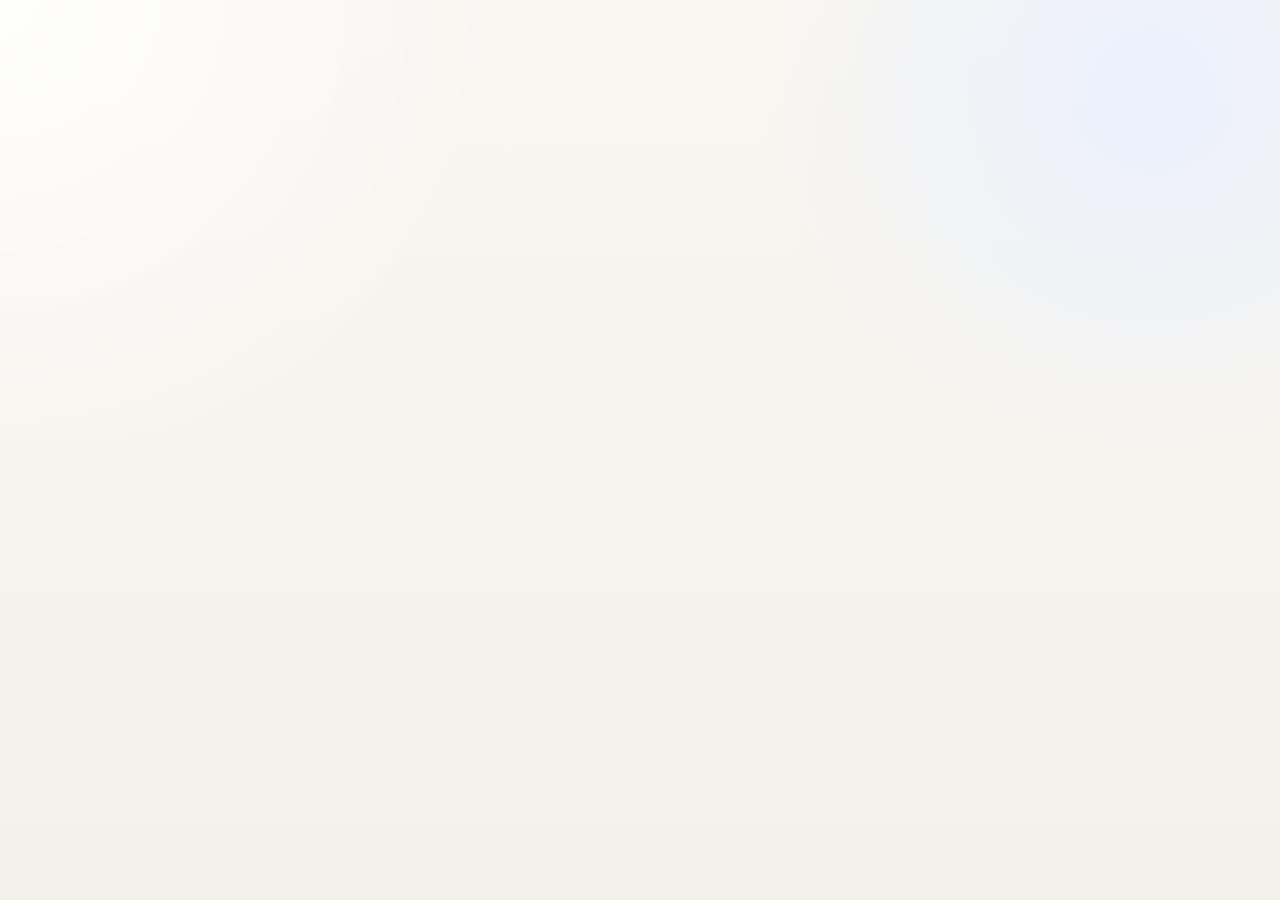
==== commit 53fde41e: "update: v2" ====
--- a/index.html
+++ b/index.html
@@ -3,7 +3,7 @@
 <head>
   <meta charset="UTF-8">
   <meta name="viewport" content="width=device-width, initial-scale=1.0">
-  <title>UX Mastery — 30-Day Roadmap</title>
+  <title>UX Mastery V2</title>
   <link rel="preconnect" href="https://fonts.googleapis.com">
   <link rel="preconnect" href="https://fonts.gstatic.com" crossorigin>
   <link href="https://fonts.googleapis.com/css2?family=Playfair+Display:wght@700;800;900&family=Inter:wght@400;500;600;700&family=JetBrains+Mono:wght@400;600&display=swap" rel="stylesheet">
@@ -12,500 +12,12 @@
   <link rel="stylesheet" href="css/components.css">
   <link rel="stylesheet" href="css/layout.css">
   <link rel="stylesheet" href="css/dashboard.css">
+  <link rel="stylesheet" href="css/week.css">
+  <link rel="stylesheet" href="css/assignments.css">
+  <link rel="stylesheet" href="css/references.css">
 </head>
 <body>
-
-<!-- ══════════════════════════════════════
-     HEADER
-══════════════════════════════════════ -->
-<header class="site-header" id="site-header">
-  <div class="header-inner">
-    <a href="index.html" class="site-logo">UX<span>Mastery</span></a>
-
-    <nav class="site-nav" aria-label="Main navigation">
-      <a href="index.html"      class="nav-link" aria-label="Dashboard">Dashboard</a>
-      <a href="week1.html"      class="nav-link">Week 1</a>
-      <a href="week2.html"      class="nav-link">Week 2</a>
-      <a href="week3.html"      class="nav-link">Week 3</a>
-      <a href="week4.html"      class="nav-link">Week 4</a>
-      <a href="assignments.html" class="nav-link">Assignments</a>
-      <a href="references.html"  class="nav-link">Reference</a>
-    </nav>
-
-    <div class="header-right">
-      <span class="progress-pill" id="progress-pill">Day 1 of 30</span>
-      <div class="week-dots" aria-hidden="true">
-        <span class="week-dot" id="week-dot-1" title="Week 1"></span>
-        <span class="week-dot" id="week-dot-2" title="Week 2"></span>
-        <span class="week-dot" id="week-dot-3" title="Week 3"></span>
-        <span class="week-dot" id="week-dot-4" title="Week 4"></span>
-      </div>
-      <button class="hamburger" id="hamburger" aria-label="Open menu" aria-expanded="false">
-        <span></span><span></span><span></span>
-      </button>
-    </div>
-  </div>
-</header>
-
-<!-- Mobile drawer -->
-<div class="drawer-overlay" id="drawer-overlay"></div>
-<nav class="mobile-drawer" id="mobile-drawer" aria-label="Mobile navigation">
-  <a href="index.html"      class="nav-link">Dashboard</a>
-  <a href="week1.html"      class="nav-link">Week 1: Human-First Foundation</a>
-  <a href="week2.html"      class="nav-link">Week 2: Problem Finding &amp; Audit</a>
-  <a href="week3.html"      class="nav-link">Week 3: Research, Business &amp; Scale</a>
-  <a href="week4.html"      class="nav-link">Week 4: Communication &amp; Portfolio</a>
-  <a href="assignments.html" class="nav-link">Assignment Bank</a>
-  <a href="references.html"  class="nav-link">Quick Reference</a>
-</nav>
-
-<!-- ══════════════════════════════════════
-     HERO
-══════════════════════════════════════ -->
-<main>
-<section class="page-hero">
-  <div class="container">
-    <div class="hero-eyebrow">30-Day Intensive Program</div>
-    <h1 class="page-hero-title">30-Day UX Mastery<br><span class="text-gradient">Roadmap</span></h1>
-    <p class="page-hero-subtitle">Target: 25 LPA+ UX / Product Designer Roles</p>
-    <div class="hero-stats-row">
-      <div class="hero-stat"><span class="hero-stat-val">10 hrs</span><span class="hero-stat-label">per day</span></div>
-      <div class="hero-stat-sep"></div>
-      <div class="hero-stat"><span class="hero-stat-val">300</span><span class="hero-stat-label">total hours</span></div>
-      <div class="hero-stat-sep"></div>
-      <div class="hero-stat"><span class="hero-stat-val">4</span><span class="hero-stat-label">phases</span></div>
-      <div class="hero-stat-sep"></div>
-      <div class="hero-stat"><span class="hero-stat-val">26</span><span class="hero-stat-label">assignments</span></div>
-    </div>
-    <a href="week1.html#day-1" class="btn btn-primary" id="continue-btn">Begin Day 1 →</a>
-  </div>
-  <div class="hero-gradient-line"></div>
-</section>
-
-<!-- ══════════════════════════════════════
-     GLOBAL TIMELINE
-══════════════════════════════════════ -->
-<section class="section">
-  <div class="container">
-    <div class="section-header">
-      <h2 class="section-title">Your 30-Day Journey</h2>
-      <p class="section-subtitle">Click any day to jump directly to that lesson</p>
-    </div>
-
-    <div class="global-timeline">
-
-      <!-- Week 1 -->
-      <div class="tl-week">
-        <div class="tl-week-label" style="color:var(--week1-color)">Week 1 — Human-First Foundation</div>
-        <div class="tl-days">
-          <div class="tl-day tl-empty" data-timeline-day="1" title="Day 1: What UX Actually Is"><span>1</span></div>
-          <div class="tl-day tl-empty" data-timeline-day="2" title="Day 2: Ambiguity to Clarity"><span>2</span></div>
-          <div class="tl-day tl-empty" data-timeline-day="3" title="Day 3: Business Metrics"><span>3</span></div>
-          <div class="tl-day tl-empty" data-timeline-day="4" title="Day 4: Emotion Mapping"><span>4</span></div>
-          <div class="tl-day tl-empty" data-timeline-day="5" title="Day 5: Presenting Decisions"><span>5</span></div>
-          <div class="tl-day tl-empty" data-timeline-day="6" title="Day 6: Project Scale Planning"><span>6</span></div>
-          <div class="tl-day tl-empty tl-integration" data-timeline-day="7" title="Day 7: Week 1 Integration"><span>7</span></div>
-        </div>
-      </div>
-
-      <!-- Week 2 -->
-      <div class="tl-week">
-        <div class="tl-week-label" style="color:var(--week2-color)">Week 2 — Problem Finding &amp; Audit</div>
-        <div class="tl-days">
-          <div class="tl-day tl-empty" data-timeline-day="8"  title="Day 8: The 3-Layer UX Audit"><span>8</span></div>
-          <div class="tl-day tl-empty" data-timeline-day="9"  title="Day 9: Root Cause Thinking"><span>9</span></div>
-          <div class="tl-day tl-empty" data-timeline-day="10" title="Day 10: Emotion-First Ideation"><span>10</span></div>
-          <div class="tl-day tl-empty" data-timeline-day="11" title="Day 11: Divergent &amp; Convergent"><span>11</span></div>
-          <div class="tl-day tl-empty" data-timeline-day="12" title="Day 12: Wireframing as Thinking"><span>12</span></div>
-          <div class="tl-day tl-empty" data-timeline-day="13" title="Day 13: Story-First IA"><span>13</span></div>
-          <div class="tl-day tl-empty tl-integration" data-timeline-day="14" title="Day 14: Week 2 Integration"><span>14</span></div>
-        </div>
-      </div>
-
-      <!-- Week 3 -->
-      <div class="tl-week">
-        <div class="tl-week-label" style="color:var(--week3-color)">Week 3 — Research, Business &amp; Scale</div>
-        <div class="tl-days">
-          <div class="tl-day tl-empty" data-timeline-day="15" title="Day 15: Lean Research"><span>15</span></div>
-          <div class="tl-day tl-empty" data-timeline-day="16" title="Day 16: Research Ethics"><span>16</span></div>
-          <div class="tl-day tl-empty" data-timeline-day="17" title="Day 17: Business Language"><span>17</span></div>
-          <div class="tl-day tl-empty" data-timeline-day="18" title="Day 18: Design Rationale Deep Dive"><span>18</span></div>
-          <div class="tl-day tl-empty" data-timeline-day="19" title="Day 19: Scale Planning Deep Dive"><span>19</span></div>
-          <div class="tl-day tl-empty" data-timeline-day="20" title="Day 20: Scale Planning Applied"><span>20</span></div>
-          <div class="tl-day tl-empty tl-integration" data-timeline-day="21" title="Day 21: Week 3 Integration"><span>21</span></div>
-        </div>
-      </div>
-
-      <!-- Week 4 -->
-      <div class="tl-week">
-        <div class="tl-week-label" style="color:var(--week4-color)">Week 4 — Communication, Portfolio &amp; Interview</div>
-        <div class="tl-days">
-          <div class="tl-day tl-empty" data-timeline-day="22" title="Day 22: The 5 Case Study Formats"><span>22</span></div>
-          <div class="tl-day tl-empty" data-timeline-day="23" title="Day 23: Decision Stories"><span>23</span></div>
-          <div class="tl-day tl-empty" data-timeline-day="24" title="Day 24: Scan-Worthy Portfolio"><span>24</span></div>
-          <div class="tl-day tl-empty" data-timeline-day="25" title="Day 25: Stakeholder Pushback"><span>25</span></div>
-          <div class="tl-day tl-empty" data-timeline-day="26" title="Day 26: Verbal Case Study"><span>26</span></div>
-          <div class="tl-day tl-empty" data-timeline-day="27" title="Day 27: Inbound Lead Strategy"><span>27</span></div>
-          <div class="tl-day tl-empty" data-timeline-day="28" title="Day 28: Mock Interview — Scan Phase"><span>28</span></div>
-          <div class="tl-day tl-empty" data-timeline-day="29" title="Day 29: Mock Interview — Scrutiny Phase"><span>29</span></div>
-          <div class="tl-day tl-empty tl-integration" data-timeline-day="30" title="Day 30: Final Integration"><span>30</span></div>
-        </div>
-      </div>
-    </div>
-
-    <!-- Completion stats -->
-    <div class="timeline-stats">
-      <div class="tl-stat">
-        <div class="tl-stat-row">
-          <span class="tl-stat-label">Days completed</span>
-          <span class="tl-stat-val"><span id="stat-days">0</span> / 30</span>
-        </div>
-        <div class="progress-bar-track"><div class="progress-bar-fill" id="progress-bar-days" style="width:0%" aria-valuenow="0"></div></div>
-      </div>
-      <div class="tl-stat">
-        <div class="tl-stat-row">
-          <span class="tl-stat-label">Assignments completed</span>
-          <span class="tl-stat-val"><span id="stat-assignments">0</span> / 26</span>
-        </div>
-        <div class="progress-bar-track"><div class="progress-bar-fill progress-bar-fill--green" id="progress-bar-assignments" style="width:0%" aria-valuenow="0"></div></div>
-      </div>
-      <div class="tl-stat">
-        <div class="tl-stat-row">
-          <span class="tl-stat-label">Reflections written</span>
-          <span class="tl-stat-val"><span id="stat-reflections">0</span> / 30</span>
-        </div>
-        <div class="progress-bar-track"><div class="progress-bar-fill progress-bar-fill--purple" id="progress-bar-reflections" style="width:0%" aria-valuenow="0"></div></div>
-      </div>
-    </div>
-  </div>
-</section>
-
-<!-- ══════════════════════════════════════
-     WEEK CARDS
-══════════════════════════════════════ -->
-<section class="section section--alt">
-  <div class="container">
-    <div class="section-header">
-      <h2 class="section-title">The Four Phases</h2>
-    </div>
-    <div class="week-cards-grid">
-
-      <a href="week1.html" class="week-card" style="--week-color:var(--week1-color)">
-        <div class="week-card-num">Week 1</div>
-        <h3 class="week-card-title">Human-First Foundation</h3>
-        <p class="week-card-days">Days 1–7</p>
-        <p class="week-card-desc">Build the mental model of what UX actually is. Not the textbook version. The version that makes a 25 LPA company sit up when you walk into a room.</p>
-        <div class="week-card-progress">
-          <div class="week-card-progress-row">
-            <span><span id="week-count-1">0</span>/7 days</span>
-          </div>
-          <div class="progress-bar-track"><div class="progress-bar-fill" id="week-progress-1" style="width:0%"></div></div>
-        </div>
-        <div class="week-card-cta">Open Week 1 →</div>
-      </a>
-
-      <a href="week2.html" class="week-card" style="--week-color:var(--week2-color)">
-        <div class="week-card-num">Week 2</div>
-        <h3 class="week-card-title">Problem Finding &amp; The Audit</h3>
-        <p class="week-card-days">Days 8–14</p>
-        <p class="week-card-desc">Build the ability to look at any product and immediately see what is broken. This is the skill that separates designers who ship features from designers who solve problems.</p>
-        <div class="week-card-progress">
-          <div class="week-card-progress-row">
-            <span><span id="week-count-2">0</span>/7 days</span>
-          </div>
-          <div class="progress-bar-track"><div class="progress-bar-fill progress-bar-fill--blue" id="week-progress-2" style="width:0%"></div></div>
-        </div>
-        <div class="week-card-cta">Open Week 2 →</div>
-      </a>
-
-      <a href="week3.html" class="week-card" style="--week-color:var(--week3-color)">
-        <div class="week-card-num">Week 3</div>
-        <h3 class="week-card-title">Research, Business Language &amp; Scale</h3>
-        <p class="week-card-days">Days 15–21</p>
-        <p class="week-card-desc">Do real research, speak stakeholder language, and plan at any scale. This is where you start to think and operate like a senior designer.</p>
-        <div class="week-card-progress">
-          <div class="week-card-progress-row">
-            <span><span id="week-count-3">0</span>/7 days</span>
-          </div>
-          <div class="progress-bar-track"><div class="progress-bar-fill progress-bar-fill--purple" id="week-progress-3" style="width:0%"></div></div>
-        </div>
-        <div class="week-card-cta">Open Week 3 →</div>
-      </a>
-
-      <a href="week4.html" class="week-card" style="--week-color:var(--week4-color)">
-        <div class="week-card-num">Week 4</div>
-        <h3 class="week-card-title">Communication, Portfolio &amp; Interview</h3>
-        <p class="week-card-days">Days 22–30</p>
-        <p class="week-card-desc">Package everything into interview-ready formats. Case studies, verbal walkthroughs, stakeholder pushback — the final mile between great work and a great offer.</p>
-        <div class="week-card-progress">
-          <div class="week-card-progress-row">
-            <span><span id="week-count-4">0</span>/9 days</span>
-          </div>
-          <div class="progress-bar-track"><div class="progress-bar-fill progress-bar-fill--pink" id="week-progress-4" style="width:0%"></div></div>
-        </div>
-        <div class="week-card-cta">Open Week 4 →</div>
-      </a>
-
-    </div>
-  </div>
-</section>
-
-<!-- ══════════════════════════════════════
-     HOW THIS PLAN WORKS
-══════════════════════════════════════ -->
-<section class="section">
-  <div class="container">
-    <div class="section-header">
-      <h2 class="section-title">How This Plan Works</h2>
-      <p class="section-subtitle">Every day has five parts. Same structure, different depth, every day for 30 days.</p>
-    </div>
-
-    <div class="how-it-works-grid">
-      <div class="how-block">
-        <div class="how-block-icon">💡</div>
-        <div class="how-block-label">The Big Idea</div>
-        <div class="how-block-desc">One core concept to absorb — not memorize, understand.</div>
-      </div>
-      <div class="how-block-arrow">→</div>
-      <div class="how-block">
-        <div class="how-block-icon">📖</div>
-        <div class="how-block-label">Study Session</div>
-        <div class="how-block-desc">Read the lesson. This is your primary material — 2 hours.</div>
-      </div>
-      <div class="how-block-arrow">→</div>
-      <div class="how-block">
-        <div class="how-block-icon">🛠️</div>
-        <div class="how-block-label">Practice Session</div>
-        <div class="how-block-desc">Apply the concept immediately on a real product — 3 hours.</div>
-      </div>
-      <div class="how-block-arrow">→</div>
-      <div class="how-block">
-        <div class="how-block-icon">📝</div>
-        <div class="how-block-label">Daily Assignment</div>
-        <div class="how-block-desc">Your main output — SHORT, MEDIUM, or HIGH — 3–4 hours.</div>
-      </div>
-      <div class="how-block-arrow">→</div>
-      <div class="how-block">
-        <div class="how-block-icon">💭</div>
-        <div class="how-block-label">Reflection</div>
-        <div class="how-block-desc">Write what clicked and what confused you — 30 minutes.</div>
-      </div>
-    </div>
-
-    <!-- Daily schedule table -->
-    <div class="schedule-table-wrap">
-      <table class="schedule-table">
-        <thead>
-          <tr><th>Block</th><th>Duration</th><th>Activity</th></tr>
-        </thead>
-        <tbody>
-          <tr><td>🌅 Morning</td><td>2 hours</td><td>Study session — read, absorb, annotate the lesson</td></tr>
-          <tr><td>☀️ Mid-morning</td><td>3 hours</td><td>Practice session — apply the concept on a real product</td></tr>
-          <tr><td>🌤️ Afternoon</td><td>3–4 hours</td><td>Assignment execution</td></tr>
-          <tr><td>🌙 Evening</td><td>30–60 min</td><td>Reflection + review what you built</td></tr>
-        </tbody>
-      </table>
-    </div>
-  </div>
-</section>
-
-<!-- ══════════════════════════════════════
-     PRIORITY FRAMEWORK
-══════════════════════════════════════ -->
-<section class="section section--alt">
-  <div class="container">
-    <div class="section-header">
-      <h2 class="section-title">The Priority Framework</h2>
-      <p class="section-subtitle">AI will automate the execution of UX work. It cannot automate the thinking behind it. Invest accordingly.</p>
-    </div>
-
-    <div class="priority-grid">
-      <!-- Tier 1 -->
-      <div class="priority-tier tier-1">
-        <div class="tier-badge">Tier 1</div>
-        <h3 class="tier-title">Human-Only Skills</h3>
-        <p class="tier-sub">Highest priority · Deepest practice</p>
-        <ul class="tier-list">
-          <li>Reading the emotion behind user behavior, not just the click data</li>
-          <li>Knowing which user pain is real vs. stated</li>
-          <li>Contextual judgment in ambiguous, messy, real-world situations</li>
-          <li>Finding the root cause of a problem, not just the surface symptom</li>
-          <li>Making confident decisions when data is incomplete</li>
-          <li>Building trust in real conversations with stakeholders and users</li>
-        </ul>
-      </div>
-
-      <!-- Tier 2 -->
-      <div class="priority-tier tier-2">
-        <div class="tier-badge">Tier 2</div>
-        <h3 class="tier-title">Business-Critical Skills</h3>
-        <p class="tier-sub">Second priority</p>
-        <ul class="tier-list">
-          <li>Speaking the language of metrics — CR, AOV, Retention, DAU</li>
-          <li>Translating any business input into a user-centered design direction</li>
-          <li>Planning projects of any scale — from 1-day sprint to 3-month roadmap</li>
-          <li>Presenting and defending design decisions to stakeholders</li>
-        </ul>
-      </div>
-
-      <!-- Tier 3 -->
-      <div class="priority-tier tier-3">
-        <div class="tier-badge">Tier 3</div>
-        <h3 class="tier-title">Craft + Packaging Skills</h3>
-        <p class="tier-sub">Third priority</p>
-        <ul class="tier-list">
-          <li>UX audit execution</li>
-          <li>Case study writing — all 5 formats</li>
-          <li>Portfolio scan-worthiness</li>
-          <li>Verbal case study preparation</li>
-        </ul>
-      </div>
-    </div>
-  </div>
-</section>
-
-<!-- ══════════════════════════════════════
-     SKILL RADAR CHART
-══════════════════════════════════════ -->
-<section class="section">
-  <div class="container">
-    <div class="section-header">
-      <h2 class="section-title">Skill Self-Assessment</h2>
-      <p class="section-subtitle">Rate yourself honestly. The chart updates in real time. This is your baseline — come back and re-rate at the end of the 30 days.</p>
-    </div>
-
-    <div class="radar-layout">
-      <div class="radar-chart-wrap">
-        <canvas id="radar-canvas" width="400" height="400" aria-label="Skill radar chart"></canvas>
-      </div>
-
-      <div class="radar-sliders">
-        <div class="skill-slider-row">
-          <div class="skill-slider-header">
-            <label for="skill-emotionReading" class="skill-label">Emotion Reading</label>
-            <span class="skill-val" id="skill-val-emotionReading">1</span>
-          </div>
-          <input type="range" id="skill-emotionReading" min="1" max="5" step="1" value="1" class="skill-range">
-          <div class="skill-range-labels"><span>Beginner</span><span>Expert</span></div>
-        </div>
-
-        <div class="skill-slider-row">
-          <div class="skill-slider-header">
-            <label for="skill-rootCauseThinking" class="skill-label">Root Cause Thinking</label>
-            <span class="skill-val" id="skill-val-rootCauseThinking">1</span>
-          </div>
-          <input type="range" id="skill-rootCauseThinking" min="1" max="5" step="1" value="1" class="skill-range">
-          <div class="skill-range-labels"><span>Beginner</span><span>Expert</span></div>
-        </div>
-
-        <div class="skill-slider-row">
-          <div class="skill-slider-header">
-            <label for="skill-businessMetrics" class="skill-label">Business Metrics Fluency</label>
-            <span class="skill-val" id="skill-val-businessMetrics">1</span>
-          </div>
-          <input type="range" id="skill-businessMetrics" min="1" max="5" step="1" value="1" class="skill-range">
-          <div class="skill-range-labels"><span>Beginner</span><span>Expert</span></div>
-        </div>
-
-        <div class="skill-slider-row">
-          <div class="skill-slider-header">
-            <label for="skill-stakeholderComm" class="skill-label">Stakeholder Communication</label>
-            <span class="skill-val" id="skill-val-stakeholderComm">1</span>
-          </div>
-          <input type="range" id="skill-stakeholderComm" min="1" max="5" step="1" value="1" class="skill-range">
-          <div class="skill-range-labels"><span>Beginner</span><span>Expert</span></div>
-        </div>
-
-        <div class="skill-slider-row">
-          <div class="skill-slider-header">
-            <label for="skill-uxAudit" class="skill-label">UX Audit Execution</label>
-            <span class="skill-val" id="skill-val-uxAudit">1</span>
-          </div>
-          <input type="range" id="skill-uxAudit" min="1" max="5" step="1" value="1" class="skill-range">
-          <div class="skill-range-labels"><span>Beginner</span><span>Expert</span></div>
-        </div>
-
-        <div class="skill-slider-row">
-          <div class="skill-slider-header">
-            <label for="skill-caseStudy" class="skill-label">Case Study &amp; Portfolio</label>
-            <span class="skill-val" id="skill-val-caseStudy">1</span>
-          </div>
-          <input type="range" id="skill-caseStudy" min="1" max="5" step="1" value="1" class="skill-range">
-          <div class="skill-range-labels"><span>Beginner</span><span>Expert</span></div>
-        </div>
-      </div>
-    </div>
-  </div>
-</section>
-
-<!-- ══════════════════════════════════════
-     AI USAGE GUIDE
-══════════════════════════════════════ -->
-<section class="section section--alt">
-  <div class="container">
-    <div class="section-header">
-      <h2 class="section-title">AI Usage Guide</h2>
-      <p class="section-subtitle">AI is a thinking partner, not a thinking replacement.</p>
-    </div>
-
-    <div class="ai-grid">
-      <div class="ai-panel ai-panel--do">
-        <h3 class="ai-panel-title">✅ Use AI for</h3>
-        <ul class="ai-list">
-          <li>Writing and polishing design rationale after you have decided the direction</li>
-          <li>Generating rough research scripts to refine yourself</li>
-          <li>Checking your work against heuristics after you have formed your own view</li>
-          <li>Pattern research — "what are common patterns for X type of screen?"</li>
-          <li>Writing case study prose once you have the story structure</li>
-          <li>Generating stakeholder presentation scripts</li>
-          <li>Brainstorming second-order ideas after you have your primary idea</li>
-        </ul>
-      </div>
-
-      <div class="ai-panel ai-panel--dont">
-        <h3 class="ai-panel-title">❌ Don't use AI for</h3>
-        <ul class="ai-list">
-          <li>Generating your design ideas before you have formed your own</li>
-          <li>Replacing real user observation or qualitative research</li>
-          <li>Deciding your design direction — AI cannot feel the user's emotion</li>
-          <li>Writing your reflection journal — that defeats its purpose entirely</li>
-          <li>Any exercise where the thinking IS the point of the exercise</li>
-        </ul>
-      </div>
-    </div>
-
-    <div class="ai-rule">
-      "AI is a thinking partner, not a thinking replacement."
-    </div>
-  </div>
-</section>
-
-</main>
-
-<!-- ══════════════════════════════════════
-     FOOTER
-══════════════════════════════════════ -->
-<footer class="site-footer">
-  <div class="footer-rainbow"></div>
-  <div class="container">
-    <div class="footer-inner">
-      <div class="footer-brand">
-        <span class="site-logo">UX<span>Mastery</span></span>
-        <p class="footer-tagline">Built from UX Anudeep's frameworks. 30 days. 300 hours. One goal.</p>
-      </div>
-      <nav class="footer-nav" aria-label="Footer navigation">
-        <a href="index.html">Dashboard</a>
-        <a href="week1.html">Week 1</a>
-        <a href="week2.html">Week 2</a>
-        <a href="week3.html">Week 3</a>
-        <a href="week4.html">Week 4</a>
-        <a href="assignments.html">Assignments</a>
-        <a href="references.html">Reference</a>
-      </nav>
-    </div>
-  </div>
-</footer>
-
-<script type="module" src="js/main.js"></script>
+  <div id="app-root"></div>
+  <script type="module" src="js/main.js"></script>
 </body>
 </html>
--- a/css/variables.css
+++ b/css/variables.css
@@ -29,6 +29,10 @@
   --week2-color: #75c4ab;
   --week3-color: #8da0ff;
   --week4-color: #b39af9;
+  --week5-color: #f472b6;
+  --week6-color: #22d3ee;
+  --week7-color: #fbbf24;
+  --week8-color: #34d399;
 
   --color-success: #75c4ab;
   --color-warning: #f0c75e;
--- a/css/base.css
+++ b/css/base.css
@@ -176,6 +176,22 @@
   display: block;
 }
 
+canvas,
+svg,
+video,
+iframe,
+embed,
+object {
+  display: block;
+  max-width: 100%;
+}
+
+canvas,
+svg,
+video {
+  height: auto;
+}
+
 .visually-hidden {
   position: absolute;
   width: 1px;
@@ -215,6 +231,10 @@
   font-size: clamp(1.45rem, 2vw, 1.9rem);
 }
 
+.study-tab-section h3 {
+  font-size: clamp(1.4rem, 1.9vw, 1.75rem);
+}
+
 .study-content h4,
 .study-content-wrapper h4 {
   margin: var(--space-5) 0 var(--space-2);
@@ -226,6 +246,7 @@
 
 .study-content p,
 .study-content-wrapper p,
+.study-tab-section p,
 .practice-content p,
 .assignment-content p {
   font-size: 1rem;
@@ -236,6 +257,8 @@
 .study-content ol,
 .study-content-wrapper ul,
 .study-content-wrapper ol,
+.study-tab-section ul,
+.study-tab-section ol,
 .practice-content ul,
 .practice-content ol,
 .assignment-content ul,
--- a/css/components.css
+++ b/css/components.css
@@ -98,7 +98,7 @@
 .day-check-label input {
   position: absolute;
   opacity: 0;
-  pointer-events: none;
+  inset: 0;
 }
 
 .checkbox-custom,
@@ -137,10 +137,26 @@
   border-color: var(--retro-blue);
 }
 
+.checkbox-wrapper input:checked + .checkbox-custom,
+.assignment-check-label input:checked + .assignment-check-box,
+.block-check-label input:checked + .block-check-box,
+.day-check-label input:checked + .day-check-box {
+  background: var(--retro-blue);
+  border-color: var(--retro-blue);
+}
+
 .checkbox-wrapper.checked .checkbox-custom::after,
 .assignment-check-label.checked .assignment-check-box::after,
 .block-check-label.checked .block-check-box::after,
 .day-check-label.checked .day-check-box::after {
+  border-right-color: #fff;
+  border-bottom-color: #fff;
+}
+
+.checkbox-wrapper input:checked + .checkbox-custom::after,
+.assignment-check-label input:checked + .assignment-check-box::after,
+.block-check-label input:checked + .block-check-box::after,
+.day-check-label input:checked + .day-check-box::after {
   border-right-color: #fff;
   border-bottom-color: #fff;
 }
@@ -306,16 +322,18 @@
 .practice-content,
 .assignment-content,
 .study-content-wrapper,
+.study-tab-stack,
 .study-content,
 .reflection-textarea-wrapper {
-  padding: 22px 22px 24px;
+  padding: 26px 26px 28px;
 }
 
 .block-big-idea > p,
 .block-study > .study-content-wrapper,
+.block-study > .study-tab-stack,
 .block-practice > .practice-content,
 .block-assignment > .assignment-content {
-  padding: 22px 22px 24px;
+  padding: 26px 26px 28px;
 }
 
 .block-big-idea .block-header,
@@ -575,29 +593,49 @@
 }
 
 .timer-widget.minimized {
-  width: 64px;
-  height: 64px;
+  width: 84px;
+  height: 84px;
   border-radius: 999px;
   padding: 0;
-}
-
-.timer-widget.minimized .timer-widget-header,
+  background: var(--gradient-button);
+  border: 0;
+  box-shadow: var(--shadow-glow-blue);
+  overflow: hidden;
+}
+
 .timer-widget.minimized .timer-widget-body,
-.timer-widget.minimized .timer-header,
 .timer-widget.minimized .timer-body,
 .timer-widget.minimized .timer-ring-wrap {
   display: none;
 }
 
-.timer-widget.minimized .timer-fab {
-  display: flex;
-  width: 64px;
-  height: 64px;
+.timer-widget.minimized .timer-widget-header,
+.timer-widget.minimized .timer-header {
+  display: flex;
+  width: 100%;
+  height: 100%;
   align-items: center;
   justify-content: center;
-  background: var(--gradient-button);
+  padding: 0;
   color: #fff;
-  border-radius: inherit;
+  border-bottom: 0;
+  cursor: pointer;
+}
+
+.timer-widget.minimized .timer-minimize-btn {
+  display: none;
+}
+
+.timer-widget.minimized .timer-widget-title,
+.timer-widget.minimized .timer-title,
+.timer-widget.minimized .timer-block-label,
+.timer-widget.minimized .timer-block-name {
+  font-size: 0.82rem;
+  font-weight: var(--font-semibold);
+  letter-spacing: 0;
+  text-transform: none;
+  color: #fff;
+  text-align: center;
 }
 
 .timer-fab,
@@ -623,15 +661,268 @@
 .progress-bar-fill--purple { background: var(--gradient-purple); }
 .progress-bar-fill--pink { background: var(--gradient-pink); }
 
+body.has-audio-reader {
+  padding-bottom: 124px;
+}
+
+.audio-reader-launch {
+  display: inline-flex;
+  align-items: center;
+  gap: 8px;
+  min-height: 44px;
+  padding: 0 16px;
+  border-radius: 999px;
+  border: var(--border-card);
+  background: rgba(255,255,255,0.78);
+  color: var(--text-primary);
+  box-shadow: var(--shadow-sm);
+  cursor: pointer;
+}
+
+.audio-reader-launch-icon {
+  display: inline-flex;
+  align-items: center;
+  justify-content: center;
+  width: 22px;
+  height: 22px;
+  border-radius: 999px;
+  background: var(--surface-blue);
+  color: var(--retro-blue);
+  font-size: 0.85rem;
+}
+
+.audio-reader-launch-label {
+  font-size: var(--text-sm);
+  font-weight: var(--font-semibold);
+}
+
+.audio-reader {
+  position: fixed;
+  left: 24px;
+  bottom: 24px;
+  width: min(360px, calc(100vw - 32px));
+  padding: 20px;
+  border-radius: 28px;
+  border: var(--border-card);
+  background: rgba(255,255,255,0.94);
+  box-shadow: var(--shadow-lg);
+  backdrop-filter: blur(18px);
+  z-index: calc(var(--z-overlay) + 1);
+  transform: translateY(calc(100% + 24px));
+  opacity: 0;
+  visibility: hidden;
+  transition: transform var(--transition-spring), opacity var(--transition-base), visibility var(--transition-base);
+}
+
+.audio-reader.open {
+  transform: translateY(0);
+  opacity: 1;
+  visibility: visible;
+}
+
+.audio-reader-top,
+.audio-reader-actions,
+.audio-reader-secondary,
+.audio-reader-controls {
+  display: flex;
+  align-items: center;
+}
+
+.audio-reader-top,
+.audio-reader-actions,
+.audio-reader-secondary {
+  justify-content: space-between;
+}
+
+.audio-reader-top {
+  gap: 16px;
+}
+
+.audio-reader-kicker {
+  font-size: 11px;
+  letter-spacing: 0.08em;
+  text-transform: uppercase;
+  color: var(--text-muted);
+}
+
+.audio-reader-title {
+  margin-top: 4px;
+  font-size: 1.35rem;
+}
+
+.audio-reader-status {
+  margin-top: 12px;
+  color: var(--text-secondary);
+  font-size: var(--text-sm);
+  line-height: 1.6;
+}
+
+.audio-reader-close {
+  width: 40px;
+  height: 40px;
+  border-radius: 14px;
+  border: var(--border-card);
+  background: #fff;
+  color: var(--text-secondary);
+  font-size: 1.4rem;
+  cursor: pointer;
+}
+
+.audio-reader-actions,
+.audio-reader-secondary {
+  gap: 10px;
+  margin-top: 16px;
+}
+
+.audio-reader-actions .btn,
+.audio-reader-secondary .btn {
+  flex: 1;
+}
+
+.audio-reader-secondary .btn {
+  min-height: 42px;
+}
+
+.audio-reader-controls {
+  gap: 12px;
+  margin-top: 18px;
+  align-items: flex-end;
+}
+
+.audio-reader-field {
+  flex: 1;
+  display: flex;
+  flex-direction: column;
+  gap: 6px;
+}
+
+.audio-reader-field span {
+  font-size: 11px;
+  font-weight: var(--font-semibold);
+  letter-spacing: 0.08em;
+  text-transform: uppercase;
+  color: var(--text-muted);
+}
+
+.audio-reader-field select {
+  width: 100%;
+  min-height: 44px;
+  padding: 0 14px;
+  border-radius: 16px;
+  border: var(--border-card);
+  background: var(--bg-surface);
+  color: var(--text-primary);
+  font: inherit;
+}
+
+.audio-selection-action {
+  position: absolute;
+  z-index: calc(var(--z-modal) + 1);
+  min-height: 40px;
+  padding: 0 16px;
+  border: 0;
+  border-radius: 999px;
+  background: var(--gradient-button);
+  color: #fff;
+  font-family: var(--font-body);
+  font-size: var(--text-sm);
+  font-weight: var(--font-semibold);
+  box-shadow: var(--shadow-glow-blue);
+  cursor: pointer;
+}
+
+.audio-reader-stop:disabled,
+.audio-reader-from-selection:disabled {
+  opacity: 0.45;
+  cursor: not-allowed;
+}
+
+.study-enhancement {
+  margin-top: 8px;
+}
+
+.study-enhancement-card {
+  margin-top: 24px;
+  padding: 22px 22px 24px;
+  border-radius: 24px;
+  background: linear-gradient(180deg, rgba(234, 240, 255, 0.55), rgba(255, 255, 255, 0.92));
+  border: 1px solid rgba(111, 131, 247, 0.18);
+  box-shadow: var(--shadow-sm);
+}
+
+.study-enhancement-kicker {
+  display: inline-flex;
+  align-items: center;
+  padding: 7px 12px;
+  border-radius: 999px;
+  background: rgba(111, 131, 247, 0.12);
+  color: var(--retro-blue);
+  font-size: 11px;
+  font-weight: var(--font-semibold);
+  letter-spacing: 0.08em;
+  text-transform: uppercase;
+}
+
+.study-enhancement-card h3 {
+  margin-top: 14px;
+}
+
+.study-enhancement-card h4 {
+  margin-top: 18px;
+}
+
+.study-enhancement-card ul {
+  margin-top: 12px;
+}
+
+.study-tab-stack {
+  display: flex;
+  flex-direction: column;
+  gap: 28px;
+}
+
+.study-tab-section {
+  display: flex;
+  flex-direction: column;
+  gap: 16px;
+}
+
+.study-tab-section + .study-tab-section {
+  padding-top: 28px;
+  border-top: 1px solid rgba(23, 23, 23, 0.08);
+}
+
+.study-tab-section > h3 {
+  margin: 0;
+  padding-bottom: 14px;
+  border-bottom: 1px solid rgba(23, 23, 23, 0.08);
+}
+
+.readiness-content,
+.assignment-content,
+.practice-content {
+  font-size: 0.98rem;
+}
+
 @media (max-width: 768px) {
   .accordion-header {
     padding: 22px 20px;
     align-items: flex-start;
+    flex-wrap: wrap;
+  }
+
+  .accordion-header-left,
+  .accordion-header-text,
+  .accordion-title-group {
+    width: 100%;
   }
 
   .accordion-header-right,
   .accordion-header-meta {
     gap: 10px;
+    margin-left: 0;
+    width: 100%;
+    justify-content: flex-start;
   }
 
   .accordion-body > *,
@@ -644,9 +935,10 @@
   .practice-content,
   .assignment-content,
   .study-content-wrapper,
+  .study-tab-stack,
   .study-content,
   .reflection-textarea-wrapper {
-    padding: 18px 18px 20px;
+    padding: 20px 20px 22px;
   }
 
   .reflection-prompt,
@@ -664,4 +956,249 @@
     bottom: 14px;
     width: min(296px, calc(100vw - 28px));
   }
-}
+
+  body.has-audio-reader {
+    padding-bottom: 96px;
+  }
+
+  .audio-reader-launch {
+    width: 40px;
+    min-width: 40px;
+    padding: 0;
+    justify-content: center;
+  }
+
+  .audio-reader-launch-label {
+    display: none;
+  }
+
+  .audio-reader {
+    left: 16px;
+    right: 16px;
+    bottom: auto;
+    top: calc(var(--header-height) + 12px);
+    width: auto;
+    padding: 18px;
+    border-radius: 24px;
+  }
+
+  .audio-reader-controls {
+    flex-direction: column;
+    align-items: stretch;
+  }
+
+  .audio-reader-actions,
+  .audio-reader-secondary {
+    flex-direction: column;
+  }
+
+  .audio-reader-actions .btn,
+  .audio-reader-secondary .btn,
+  .audio-reader-field {
+    width: 100%;
+  }
+
+  .study-enhancement-card {
+    padding: 18px 18px 20px;
+    border-radius: 20px;
+  }
+
+  .study-tab-stack {
+    gap: 22px;
+  }
+
+  .study-tab-section + .study-tab-section {
+    padding-top: 22px;
+  }
+}
+
+@media (max-width: 768px) and (min-width: 641px) {
+  body.has-audio-reader-timer .audio-reader {
+    top: calc(var(--header-height) + 12px);
+  }
+}
+
+.markdown-content h2,
+.markdown-content h3,
+.markdown-content h4 {
+  margin-top: 22px;
+}
+
+.markdown-content p,
+.markdown-content li,
+.system-card-body p,
+.system-card-body li {
+  line-height: 1.75;
+}
+
+.markdown-content ul,
+.markdown-content ol,
+.system-card-body ul,
+.system-card-body ol {
+  margin-top: 14px;
+  padding-left: 22px;
+}
+
+.markdown-content blockquote {
+  margin: 18px 0;
+  padding: 16px 18px;
+  border-left: 4px solid var(--retro-blue);
+  border-radius: 18px;
+  background: var(--surface-blue);
+}
+
+.markdown-table {
+  width: 100%;
+  border-collapse: collapse;
+  background: rgba(255,255,255,0.84);
+  border: var(--border-card);
+  border-radius: 22px;
+  overflow: hidden;
+}
+
+.markdown-table th,
+.markdown-table td {
+  padding: 14px 16px;
+  border-bottom: 1px solid rgba(23,23,23,0.06);
+  text-align: left;
+  vertical-align: top;
+}
+
+.markdown-table th {
+  background: rgba(255,255,255,0.92);
+  font-size: 12px;
+  letter-spacing: 0.06em;
+  text-transform: uppercase;
+  color: var(--text-muted);
+}
+
+.table-wrap {
+  overflow-x: auto;
+  border-radius: 22px;
+}
+
+.overview-grid,
+.verification-grid,
+.resource-grid,
+.week-meta-grid {
+  display: grid;
+  gap: 18px;
+}
+
+.overview-grid,
+.verification-grid,
+.resource-grid {
+  grid-template-columns: repeat(2, minmax(0, 1fr));
+}
+
+.week-meta-grid {
+  grid-template-columns: repeat(2, minmax(0, 1fr));
+  margin-top: 24px;
+}
+
+.overview-card,
+.verification-card,
+.resource-card,
+.week-meta-card {
+  background: rgba(255,255,255,0.84);
+  border: var(--border-card);
+  border-radius: 28px;
+  padding: 22px;
+  box-shadow: var(--shadow-sm);
+}
+
+.verification-card ul {
+  display: flex;
+  flex-direction: column;
+  gap: 12px;
+  margin-top: 16px;
+  padding-left: 0;
+  list-style: none;
+}
+
+.verification-card li {
+  display: grid;
+  grid-template-columns: 18px minmax(0, 1fr);
+  gap: 10px;
+}
+
+.markdown-panel {
+  padding: 26px;
+  border-radius: 28px;
+  background: rgba(255,255,255,0.84);
+  border: var(--border-card);
+  box-shadow: var(--shadow-sm);
+}
+
+.system-card {
+  padding: 18px;
+  border-radius: 22px;
+  border: var(--border-card);
+  background: rgba(255,255,255,0.92);
+}
+
+.system-card + .system-card {
+  margin-top: 14px;
+}
+
+.system-card-kicker {
+  display: inline-flex;
+  align-items: center;
+  padding: 6px 10px;
+  border-radius: 999px;
+  font-size: 11px;
+  letter-spacing: 0.08em;
+  text-transform: uppercase;
+  font-weight: var(--font-semibold);
+}
+
+.system-card--challenge .system-card-kicker {
+  background: rgba(244, 165, 125, 0.18);
+  color: #a85d36;
+}
+
+.system-card--defense .system-card-kicker {
+  background: rgba(111, 131, 247, 0.14);
+  color: var(--retro-blue);
+}
+
+.system-card--behavioral .system-card-kicker {
+  background: rgba(117, 196, 171, 0.18);
+  color: #447866;
+}
+
+.system-card-body {
+  margin-top: 14px;
+}
+
+.readiness-content {
+  padding: 24px 24px 26px;
+}
+
+.readiness-group + .readiness-group {
+  margin-top: 20px;
+}
+
+.resource-card h3 {
+  font-size: 1.05rem;
+}
+
+.resource-card p {
+  margin-top: 10px;
+  color: var(--text-secondary);
+  word-break: break-word;
+}
+
+.assignment-card.hidden,
+.assignment-section.hidden {
+  display: none;
+}
+
+@media (max-width: 900px) {
+  .overview-grid,
+  .verification-grid,
+  .resource-grid,
+  .week-meta-grid {
+    grid-template-columns: 1fr;
+  }
+}
--- a/css/layout.css
+++ b/css/layout.css
@@ -1,6 +1,8 @@
 .site-header {
   position: sticky;
   top: 0;
+  left: 0;
+  width: 100%;
   z-index: var(--z-sticky);
   height: var(--header-height);
   background: rgba(246, 244, 239, 0.88);
@@ -149,35 +151,49 @@
 
 .mobile-drawer {
   position: fixed;
-  top: 20px;
-  right: 20px;
-  width: min(360px, calc(100vw - 32px));
-  padding: 20px;
-  background: rgba(255,255,255,0.94);
-  border: var(--border-card);
-  border-radius: 28px;
-  box-shadow: var(--shadow-lg);
-  transform: translateY(-12px) scale(0.96);
+  inset: var(--header-height) 0 0 0;
+  width: 100%;
+  max-width: none;
+  display: flex;
+  flex-direction: column;
+  gap: 12px;
+  padding: 16px;
+  background: #f6f4ef;
+  border: 0;
+  border-radius: 0;
+  box-shadow: none;
+  transform: translateX(100%);
   opacity: 0;
+  visibility: hidden;
   pointer-events: none;
-  transition: opacity var(--transition-base), transform var(--transition-base);
+  overflow-y: auto;
+  -webkit-overflow-scrolling: touch;
+  transition: opacity var(--transition-base), transform var(--transition-base), visibility var(--transition-base);
   z-index: var(--z-overlay);
 }
 
 .mobile-drawer.open {
   opacity: 1;
+  visibility: visible;
   pointer-events: auto;
-  transform: translateY(0) scale(1);
+  transform: translateX(0);
 }
 
 .mobile-drawer nav {
   display: flex;
   flex-direction: column;
-  gap: var(--space-2);
-  margin-top: var(--space-4);
-}
-
-.drawer-link {
+  gap: 12px;
+  margin-top: 0;
+}
+
+.mobile-drawer > .nav-link,
+.mobile-drawer > .drawer-link {
+  display: flex;
+}
+
+.drawer-link,
+.mobile-drawer > .nav-link,
+.mobile-drawer nav .nav-link {
   width: 100%;
   justify-content: space-between;
   background: var(--bg-surface-muted);
@@ -185,9 +201,8 @@
 
 .drawer-overlay {
   position: fixed;
-  inset: 0;
-  background: rgba(35, 31, 24, 0.18);
-  backdrop-filter: blur(3px);
+  inset: var(--header-height) 0 0 0;
+  background: rgba(35, 31, 24, 0.08);
   opacity: 0;
   visibility: hidden;
   transition: opacity var(--transition-base), visibility var(--transition-base);
@@ -459,9 +474,56 @@
     display: none;
   }
 
+  .header-inner {
+    justify-content: space-between;
+  }
+
+  .header-right,
+  .header-progress {
+    margin-left: 0;
+  }
+
   .hamburger,
   .drawer-close {
     display: inline-flex;
+  }
+
+  .mobile-drawer {
+    display: flex;
+    z-index: var(--z-overlay);
+  }
+
+  .mobile-drawer.open {
+    opacity: 1;
+  }
+
+  .mobile-drawer nav {
+    display: flex;
+    flex-direction: column;
+    gap: 12px;
+    margin-top: 0;
+  }
+
+  .mobile-drawer > .nav-link,
+  .mobile-drawer > .drawer-link,
+  .mobile-drawer nav .nav-link,
+  .mobile-drawer nav .drawer-link {
+    display: flex;
+    width: 100%;
+    min-height: 52px;
+    align-items: center;
+    justify-content: space-between;
+    padding: 14px 16px;
+    border-radius: 18px;
+    background: var(--bg-surface-muted);
+  }
+
+  .drawer-close {
+    display: none;
+  }
+
+  .drawer-overlay {
+    inset: var(--header-height) 0 0 0;
   }
 
   .page-hero::before,
@@ -477,8 +539,39 @@
 }
 
 @media (max-width: 640px) {
+  :root {
+    --header-height: 68px;
+  }
+
+  .site-header {
+    height: 68px;
+  }
+
   .header-inner {
     padding: 0 var(--space-4);
+    gap: 12px;
+    justify-content: space-between;
+  }
+
+  .site-logo {
+    font-size: 1rem;
+    line-height: 1;
+  }
+
+  .header-right,
+  .header-progress {
+    margin-left: auto;
+    gap: 0;
+  }
+
+  .hamburger {
+    width: 40px;
+    height: 40px;
+    flex: 0 0 40px;
+  }
+
+  .hamburger span {
+    width: 16px;
   }
 
   .page-hero,
@@ -487,11 +580,25 @@
   }
 
   .hero-stat {
-    min-width: calc(50% - 8px);
+    min-width: 100%;
+  }
+
+  .mobile-drawer {
+    inset: 68px 0 0 0;
+    padding: 12px 16px 24px;
+  }
+
+  .drawer-overlay {
+    inset: 68px 0 0 0;
   }
 
   .week-progress-dots {
-    grid-template-columns: repeat(4, 1fr);
+    display: flex;
+    gap: 12px;
+    overflow-x: auto;
+    padding-bottom: 6px;
+    max-width: none;
+    scrollbar-width: none;
   }
 
   .wdot,
@@ -499,9 +606,31 @@
     width: 44px;
     height: 44px;
     border-radius: 14px;
+    flex: 0 0 auto;
+  }
+
+  .week-dot-item {
+    min-width: 56px;
+  }
+
+  .wpb-days {
+    flex-wrap: nowrap;
+    overflow-x: auto;
+    padding-bottom: 6px;
   }
 
   .footer-inner {
     padding: 24px;
   }
-}
+
+  .section {
+    padding: var(--space-8) 0;
+  }
+}
+
+@media (min-width: 1025px) {
+  .mobile-drawer,
+  .drawer-overlay {
+    display: none !important;
+  }
+}
--- a/css/dashboard.css
+++ b/css/dashboard.css
@@ -136,8 +136,60 @@
   align-items: center;
 }
 
+.radar-layout {
+  display: grid;
+  grid-template-columns: minmax(0, 420px) minmax(0, 1fr);
+  gap: 28px;
+  align-items: start;
+}
+
+.radar-chart-wrap {
+  width: min(100%, 420px);
+  aspect-ratio: 1 / 1;
+  margin: 0 auto;
+}
+
+#radar-canvas {
+  width: 100%;
+  height: 100%;
+}
+
+.radar-sliders {
+  min-width: 0;
+}
+
 .ai-panel-do { background: rgba(232, 244, 238, 0.88); }
 .ai-panel-dont { background: rgba(255, 241, 232, 0.88); }
+
+.tl-stat {
+  padding: 20px 22px;
+  background: rgba(255,255,255,0.82);
+  border: var(--border-card);
+  border-radius: 22px;
+  box-shadow: var(--shadow-sm);
+  display: flex;
+  flex-direction: column;
+  gap: 12px;
+}
+
+.tl-stat-row {
+  display: flex;
+  align-items: center;
+  justify-content: space-between;
+  gap: 12px;
+}
+
+.tl-stat-label {
+  font-size: var(--text-sm);
+  color: var(--text-muted);
+}
+
+.tl-stat-val {
+  font-size: var(--text-sm);
+  font-weight: var(--font-semibold);
+  color: var(--text-primary);
+  white-space: nowrap;
+}
 
 @media (max-width: 1024px) {
   .timeline-stats,
@@ -151,6 +203,14 @@
   .how-it-works-blocks {
     grid-template-columns: repeat(2, minmax(0, 1fr));
   }
+
+  .radar-layout {
+    grid-template-columns: 1fr;
+  }
+
+  .radar-chart-wrap {
+    width: min(100%, 360px);
+  }
 }
 
 @media (max-width: 640px) {
@@ -161,4 +221,12 @@
   .daily-schedule-row {
     grid-template-columns: 1fr;
   }
-}
+
+  .radar-layout {
+    gap: 20px;
+  }
+
+  .radar-chart-wrap {
+    width: min(100%, 300px);
+  }
+}
--- a/css/week.css
+++ b/css/week.css
@@ -0,0 +1,198 @@
+.week-layout,
+.week-main {
+  position: relative;
+}
+
+.week-dot-item,
+.wpb-day {
+  cursor: pointer;
+}
+
+.week-dot-item.is-active .wdot,
+.wpb-day.is-active {
+  background: var(--gradient-button);
+  color: #fff;
+  border-color: transparent;
+  box-shadow: var(--shadow-glow-blue);
+}
+
+.week-dot-item.is-active .wdot-label {
+  color: var(--text-primary);
+  font-weight: var(--font-semibold);
+}
+
+.tab-hidden {
+  display: none !important;
+}
+
+.tab-panel {
+  animation: fadeUp 0.24s ease;
+}
+
+.week-layout::before,
+.week-main::before {
+  content: "";
+  position: absolute;
+  inset: 0 auto 0 -40px;
+  width: 1px;
+  background: linear-gradient(180deg, transparent, rgba(23, 23, 23, 0.08), transparent);
+}
+
+.accordion-item.integration .accordion-header {
+  background: linear-gradient(135deg, rgba(255,243,200,0.88), rgba(255,255,255,0.88));
+}
+
+.study-content-wrapper h3,
+.study-content h3,
+.study-tab-section > h3 {
+  padding-bottom: 12px;
+  border-bottom: 1px solid rgba(23,23,23,0.08);
+}
+
+.study-content-wrapper blockquote,
+.study-content blockquote {
+  background: var(--surface-blue, #eaf0ff);
+  border: 1px solid rgba(111, 131, 247, 0.14);
+}
+
+.assignment-content ol {
+  list-style: none;
+  padding-left: 0;
+  margin: 18px 0 0;
+  display: flex;
+  flex-direction: column;
+  gap: 18px;
+}
+
+.assignment-content ol li {
+  position: relative;
+  display: block;
+  padding-left: 52px;
+  min-height: 30px;
+  line-height: 1.75;
+}
+
+.assignment-content ol li::before {
+  content: counter(list-item);
+  display: inline-flex;
+  width: 30px;
+  height: 30px;
+  align-items: center;
+  justify-content: center;
+  border-radius: 12px;
+  background: var(--surface-peach, #fff1e8);
+  color: #a85d36;
+  font-size: 12px;
+  font-weight: var(--font-semibold);
+  position: absolute;
+  left: 0;
+  top: 2px;
+}
+
+.practice-phase,
+.scale-card,
+.emotion-card {
+  background: var(--bg-surface-muted);
+  border: var(--border-card);
+  border-radius: 22px;
+  padding: 20px;
+}
+
+.scale-cards,
+.emotion-grid {
+  display: grid;
+  gap: 16px;
+}
+
+.scale-cards {
+  grid-template-columns: repeat(2, minmax(0, 1fr));
+}
+
+.emotion-grid {
+  grid-template-columns: repeat(2, minmax(0, 1fr));
+}
+
+.formula-inline {
+  display: inline-flex;
+  align-items: center;
+  padding: 4px 10px;
+  border-radius: 999px;
+  background: var(--surface-yellow, #fff8dc);
+  color: #8e6d12;
+}
+
+.integration-completion-card {
+  padding: 40px 36px;
+  border-radius: 34px;
+  background: linear-gradient(135deg, rgba(255,255,255,0.94), rgba(255,255,255,0.76));
+  border: var(--border-card);
+  box-shadow: var(--shadow-md);
+  text-align: center;
+}
+
+.integration-completion-card h3 {
+  margin: 8px 0 12px;
+}
+
+.integration-completion-card p {
+  max-width: 620px;
+  margin: 0 auto 22px;
+}
+
+@media (min-width: 1100px) {
+  .accordion-item.open {
+    overflow: visible;
+  }
+
+  .accordion-item.open .accordion-body {
+    display: grid;
+    grid-template-columns: minmax(0, 1.55fr) minmax(320px, 0.92fr);
+    align-items: start;
+    column-gap: 24px;
+    row-gap: 0;
+    overflow: visible;
+  }
+
+  .accordion-item.open .block-big-idea,
+  .accordion-item.open .big-idea-block,
+  .accordion-item.open .block-study,
+  .accordion-item.open .study-block,
+  .accordion-item.open .formula-card,
+  .accordion-item.open .scale-cards,
+  .accordion-item.open .emotion-grid,
+  .accordion-item.open .integration-completion-card {
+    grid-column: 1;
+  }
+
+  .accordion-item.open .accordion-sidebar {
+    grid-column: 2;
+    align-self: start;
+    position: sticky;
+    top: calc(var(--header-height) + 20px);
+    display: flex;
+    flex-direction: column;
+    gap: 18px;
+  }
+
+  .accordion-item.open .accordion-sidebar > * {
+    margin: 0;
+  }
+}
+
+@media (max-width: 1024px) {
+  .week-layout::before,
+  .week-main::before {
+    display: none;
+  }
+}
+
+@media (max-width: 768px) {
+  .scale-cards,
+  .emotion-grid {
+    grid-template-columns: 1fr;
+  }
+
+  .week-main {
+    padding-bottom: 120px;
+  }
+}
--- a/css/assignments.css
+++ b/css/assignments.css
@@ -0,0 +1,190 @@
+.assignments-summary-bar,
+.filter-bar,
+.assignment-card,
+.assignment-section,
+.assignments-empty {
+  background: rgba(255,255,255,0.82);
+  border: var(--border-card);
+  border-radius: 28px;
+  box-shadow: var(--shadow-sm);
+}
+
+.assignments-summary-bar {
+  display: grid;
+  grid-template-columns: repeat(4, minmax(0, 1fr));
+  gap: 16px;
+  margin-top: 28px;
+  padding: 22px;
+}
+
+.summary-stat {
+  padding: 18px;
+  border-radius: 22px;
+  background: var(--bg-surface-muted);
+}
+
+.summary-num {
+  display: block;
+  font-size: 2rem;
+  font-weight: var(--font-bold);
+  color: var(--text-primary);
+}
+
+.summary-label {
+  color: var(--text-muted);
+  font-size: var(--text-sm);
+}
+
+.filter-bar-wrapper {
+  margin-bottom: 28px;
+}
+
+.filter-bar {
+  display: flex;
+  align-items: center;
+  gap: 18px;
+  flex-wrap: wrap;
+  padding: 18px 22px;
+}
+
+.filter-group {
+  display: flex;
+  align-items: center;
+  gap: 10px;
+  flex-wrap: wrap;
+}
+
+.filter-group-label {
+  font-size: 12px;
+  text-transform: uppercase;
+  letter-spacing: 0.08em;
+  color: var(--text-muted);
+}
+
+.filter-btn {
+  min-height: 38px;
+  padding: 0 14px;
+  border-radius: 999px;
+  border: var(--border-card);
+  background: var(--bg-surface-muted);
+  color: var(--text-secondary);
+  cursor: pointer;
+}
+
+.filter-btn.active {
+  background: var(--gradient-button);
+  color: #fff;
+  border-color: transparent;
+}
+
+.filter-divider {
+  width: 1px;
+  height: 28px;
+  background: rgba(23,23,23,0.08);
+}
+
+.assignment-section {
+  padding: 24px;
+  margin-bottom: 20px;
+}
+
+.section-heading {
+  display: flex;
+  align-items: center;
+  gap: 12px;
+  margin-bottom: 20px;
+}
+
+.section-heading-sub {
+  margin-left: auto;
+  color: var(--text-muted);
+  font-size: var(--text-sm);
+}
+
+.assignment-grid {
+  display: grid;
+  grid-template-columns: repeat(2, minmax(0, 1fr));
+  gap: 18px;
+}
+
+.assignment-card {
+  padding: 22px;
+}
+
+.assignment-card-header {
+  display: flex;
+  align-items: flex-start;
+  gap: 12px;
+}
+
+.assignment-card-title {
+  font-size: var(--text-lg);
+  font-weight: var(--font-semibold);
+  color: var(--text-primary);
+  flex: 1;
+}
+
+.assignment-card-desc {
+  margin: 14px 0 18px;
+  color: var(--text-secondary);
+}
+
+.assignment-card-footer {
+  display: flex;
+  align-items: center;
+  justify-content: space-between;
+  gap: 12px;
+  border-top: var(--border-subtle);
+  padding-top: 14px;
+}
+
+.assignment-week-tag {
+  padding: 7px 12px;
+  border-radius: 999px;
+  font-size: 11px;
+  text-transform: uppercase;
+  color: var(--text-muted);
+  background: var(--bg-surface-muted);
+}
+
+@media (max-width: 900px) {
+  .assignments-summary-bar {
+    grid-template-columns: repeat(2, minmax(0, 1fr));
+  }
+
+  .assignment-grid {
+    grid-template-columns: 1fr;
+  }
+}
+
+@media (max-width: 640px) {
+  .assignments-summary-bar {
+    grid-template-columns: repeat(2, minmax(0, 1fr));
+    gap: 10px;
+    padding: 14px;
+  }
+
+  .section-heading {
+    flex-wrap: wrap;
+    gap: 8px;
+  }
+
+  .section-heading-sub {
+    display: none;
+  }
+
+  .filter-divider {
+    display: none;
+  }
+
+  .filter-bar {
+    gap: 12px;
+    padding: 14px 16px;
+  }
+}
+
+@media (max-width: 400px) {
+  .assignments-summary-bar {
+    grid-template-columns: 1fr;
+  }
+}
--- a/css/references.css
+++ b/css/references.css
@@ -0,0 +1,175 @@
+.references-layout,
+.ref-layout {
+  display: grid;
+  grid-template-columns: minmax(0, 1fr) 240px;
+  gap: 24px;
+}
+
+.references-hero::before,
+.references-hero::after {
+  display: none;
+}
+
+.references-content,
+.ref-section,
+.principle-card,
+.ref-formula-card,
+.ref-sidebar {
+  background: rgba(255,255,255,0.82);
+  border: var(--border-card);
+  box-shadow: var(--shadow-sm);
+}
+
+.ref-section {
+  border-radius: 32px;
+  padding: 26px;
+  margin-bottom: 20px;
+}
+
+.ref-section-title {
+  margin-bottom: 10px;
+}
+
+.ref-section-intro {
+  margin-bottom: 20px;
+}
+
+.principles-grid,
+.formulas-grid {
+  display: grid;
+  grid-template-columns: repeat(2, minmax(0, 1fr));
+  gap: 18px;
+}
+
+.principle-card,
+.ref-formula-card {
+  border-radius: 26px;
+  padding: 22px;
+}
+
+.principle-number {
+  font-size: 2rem;
+  color: var(--retro-blue);
+  opacity: 0.7;
+  margin-bottom: 10px;
+}
+
+.principle-text,
+.ref-formula-text {
+  color: var(--text-primary);
+}
+
+.principle-context-toggle {
+  margin-top: 12px;
+  background: none;
+  border: 0;
+  color: var(--retro-blue);
+  cursor: pointer;
+}
+
+.principle-context {
+  display: none;
+  margin-top: 14px;
+  padding: 16px;
+  border-radius: 18px;
+  background: var(--bg-surface-muted);
+}
+
+.principle-context.open {
+  display: block;
+}
+
+.ref-sidebar,
+.references-sidebar {
+  position: sticky;
+  top: 110px;
+  border-radius: 28px;
+  padding: 20px;
+  align-self: start;
+  background: rgba(255,255,255,0.82);
+  border: var(--border-card);
+  box-shadow: var(--shadow-sm);
+}
+
+.ref-sidebar-title {
+  font-size: 12px;
+  text-transform: uppercase;
+  letter-spacing: 0.08em;
+  color: var(--text-muted);
+  margin-bottom: 10px;
+}
+
+.ref-sidebar-link {
+  display: flex;
+  align-items: center;
+  padding: 10px 14px;
+  border-radius: 16px;
+  color: var(--text-secondary);
+}
+
+.ref-sidebar-link.active,
+.ref-sidebar-link:hover {
+  background: var(--bg-surface-muted);
+  color: var(--text-primary);
+}
+
+.ref-ai-grid {
+  display: grid;
+  grid-template-columns: repeat(2, minmax(0, 1fr));
+  gap: 18px;
+}
+
+@media (max-width: 1024px) {
+  .references-layout,
+  .ref-layout,
+  .principles-grid,
+  .formulas-grid,
+  .ref-ai-grid {
+    grid-template-columns: 1fr;
+  }
+
+  .ref-sidebar,
+  .references-sidebar {
+    display: none;
+  }
+}
+
+.verification-mini {
+  display: flex;
+  flex-direction: column;
+  gap: 8px;
+  margin-bottom: 4px;
+}
+
+.verification-mini-card {
+  padding: 10px 14px;
+  border-radius: 14px;
+  background: var(--bg-surface-muted);
+  border: var(--border-card);
+}
+
+.verification-mini-card h4 {
+  font-size: var(--text-xs);
+  text-transform: uppercase;
+  letter-spacing: 0.06em;
+  color: var(--text-muted);
+  font-weight: var(--font-semibold);
+}
+
+.verification-mini-card p {
+  margin-top: 4px;
+  font-size: var(--text-sm);
+  color: var(--text-secondary);
+}
+
+.ref-sidebar-divider {
+  height: 1px;
+  background: rgba(23, 23, 23, 0.08);
+  margin: 14px 0;
+}
+
+.ref-sidebar-nav {
+  display: flex;
+  flex-direction: column;
+  gap: 2px;
+}
